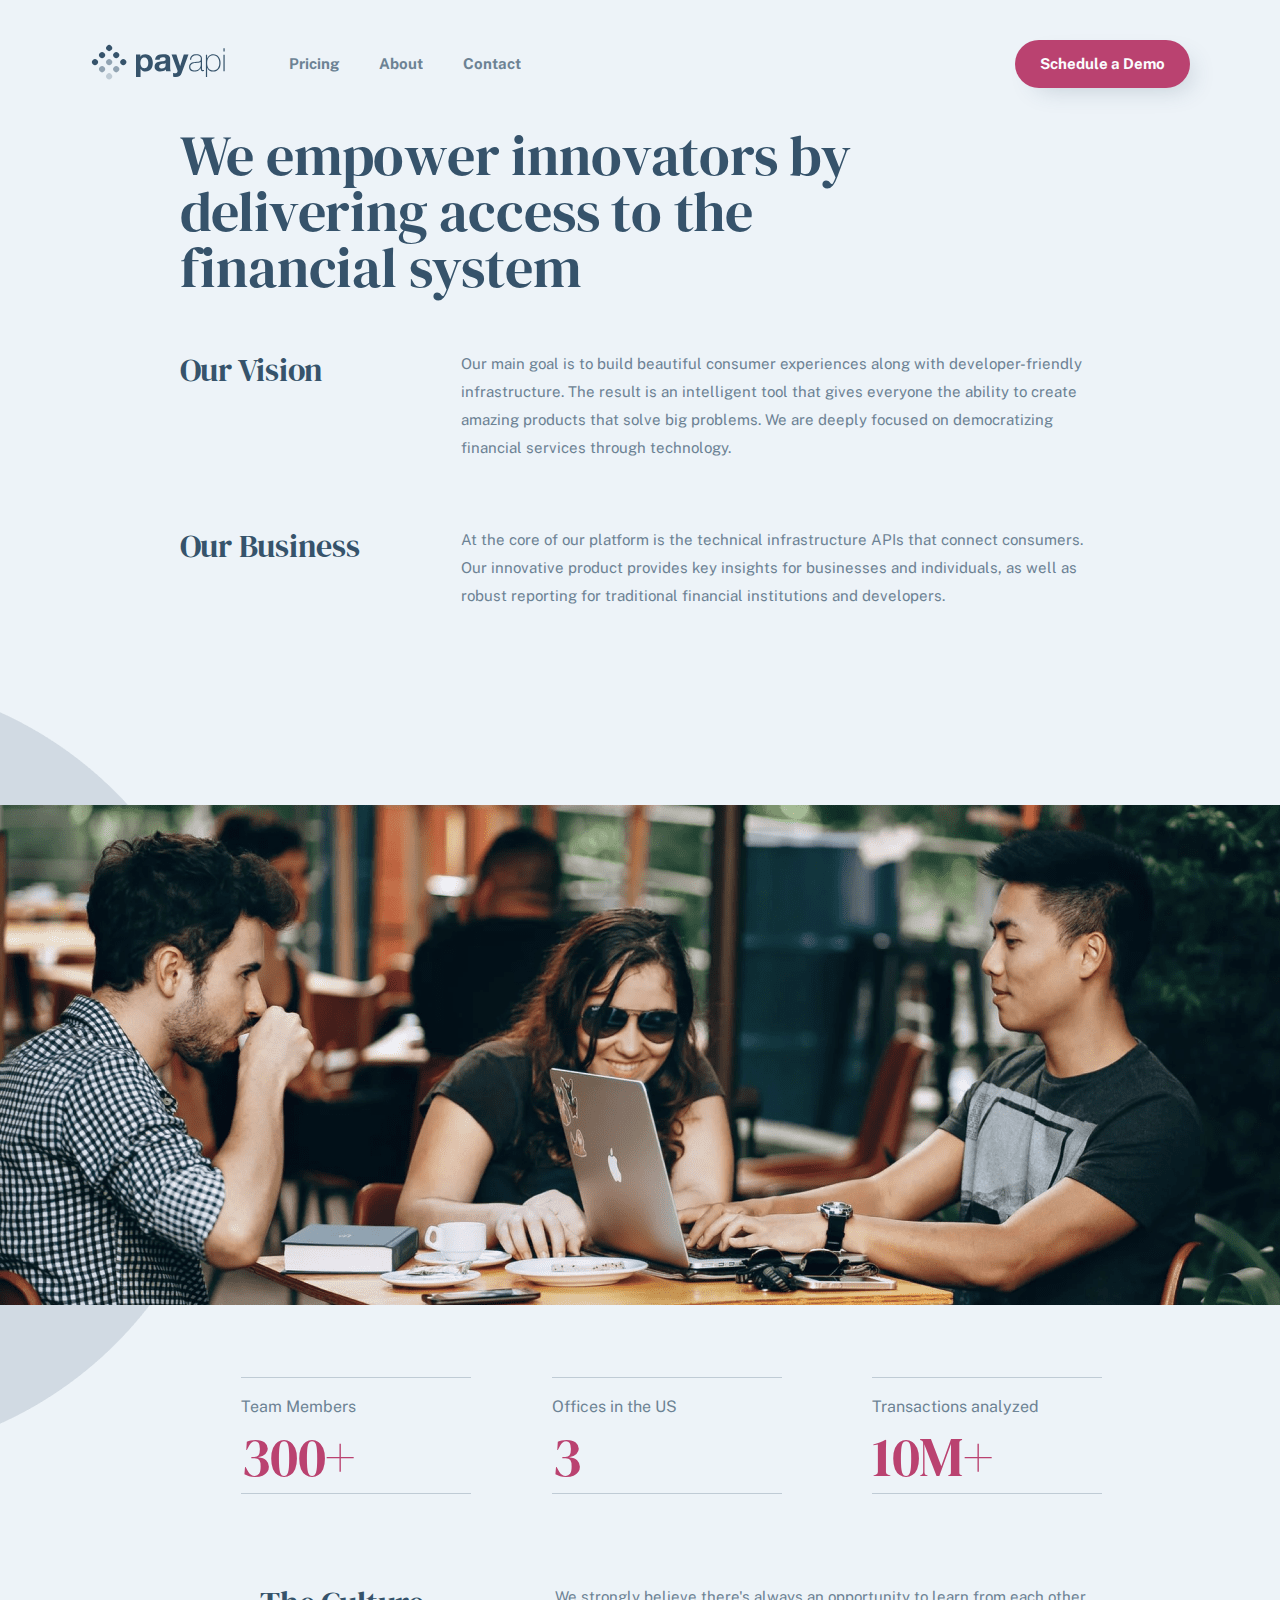
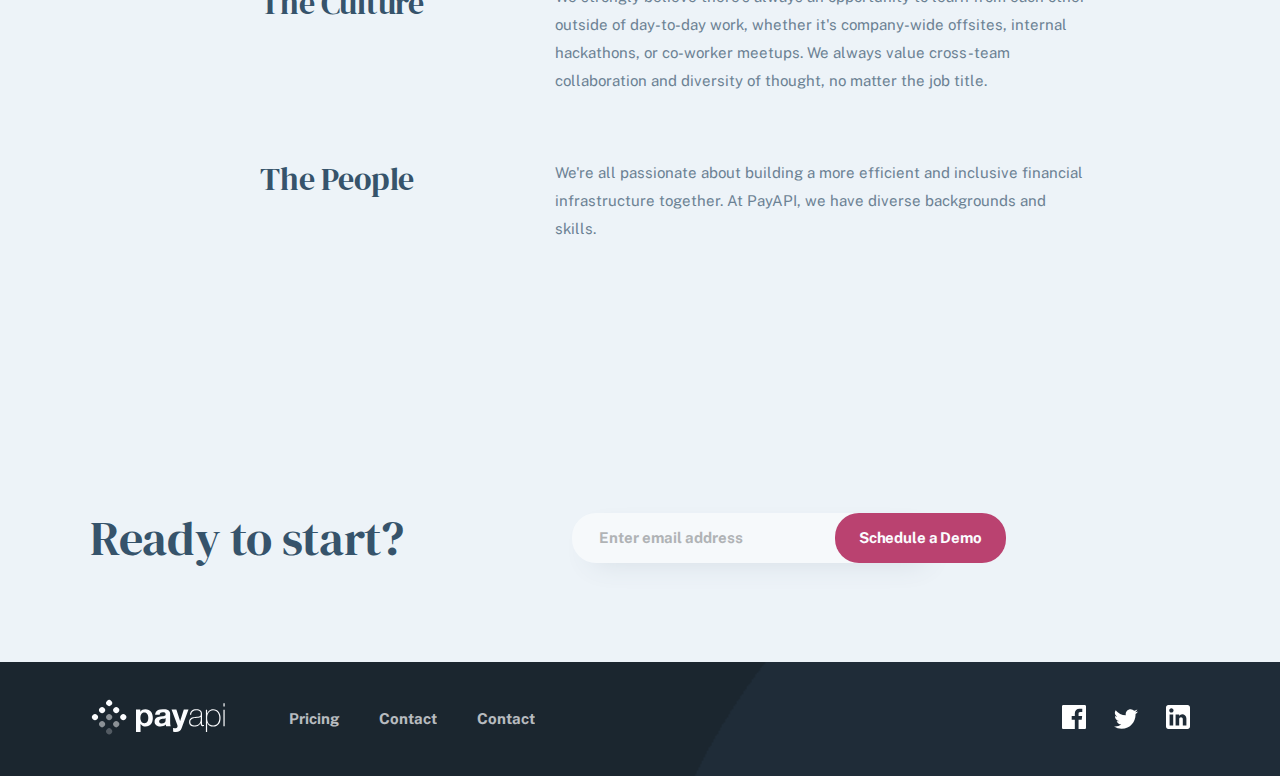
==== about.html @ a99d1788 "Add" ====
<!DOCTYPE html>
<html lang="en">
<head>
    <meta charset="UTF-8">
    <meta http-equiv="X-UA-Compatible" content="IE=edge">
    <meta name="viewport" content="width=device-width, initial-scale=1.0">
    <title>Document</title>
    <link rel="stylesheet" href="./css/main.css">
</head>
<body>
    
  

    <main class="site-main">

        <section class="about-hero">
            <div class="container">
                <header class="site-header">
                    <div class="site-header__wrapper">
                        <div class="site-header__logo">
                            <a class="logo" href="./index.html">
                                <img src="./images/site-logo.svg" alt="Logo">
                            </a>
                        </div>
                        <div class="site-header__nav ">
                            <nav class="site-nav nav">
                                <ul class="nav__list">
                                    <li class="nav__item">
                                        <a class="nav__link" href="./pricing.html">Pricing</a>
                                    </li>
                                    <li class="nav__item">
                                        <a class="nav__link" href="./about.html">About</a>
                                    </li>
                                    <li class="nav__item">
                                        <a class="nav__link" href="#">Contact</a>
                                    </li>
                                </ul>
                            </nav>
                            <a class="demo" href="#">Schedule a Demo</a>
                        </div>
                        <button class="open"></button>
                    </div>
                </header>
            </div>
            <div class="container">
                <div class="about-hero__wrapper">
                    <div class="about-hero__title-box">
                        <h2 class="about-hero__title">
                            We empower innovators
                            by delivering access to the financial system
                        </h2>
                    </div>
                    <div class="about-hero__our">
                        <div class="about-hero__vision">
                            <h3 class="about-hero__vision-title">
                                Our Vision
                            </h3>
                            <div class="about-hero__vision-texts">
                                <p class="about-hero__vision-text">
                                    Our main goal is to build beautiful consumer experiences along with
                                    developer-friendly infrastructure. The result is an intelligent tool that gives
                                    everyone the ability to create amazing products that solve big problems. We are
                                    deeply focused on democratizing financial services through technology.
                                </p>
                            </div>
                        </div>
                        <div class="about-hero__vision">
                            <h3 class="about-hero__vision-title">
                                Our Business
                            </h3>
                            <div class="about-hero__vision-texts about-hero__margin">
                                <p class="about-hero__vision-text">
                                    At the core of our platform is the technical infrastructure APIs that connect
                                    consumers. Our innovative product provides key insights for businesses and
                                    individuals, as well as robust reporting for traditional financial institutions and
                                    developers.
                                </p>
                            </div>
                        </div>
                    </div>
                </div>
            </div>
        </section>

        <section class="culture">
            <div class="culture__left">
            </div>
            <div class="container">
                <ul class="culture__list">
                    <li class="culture__item">
                        <p class="culture__text">
                            Team Members
                        </p>
                        <h2 class="culture__date">
                            300+
                        </h2>
                    </li>

                    <li class="culture__item">
                        <p class="culture__text">
                            Offices in the US
                        </p>
                        <h2 class="culture__date">
                            3
                        </h2>
                    </li>

                    <li class="culture__item">
                        <p class="culture__text">
                            Transactions analyzed
                        </p>
                        <h2 class="culture__date">
                            10M+
                        </h2>
                    </li>
                </ul>
                <ul class="culture__people">

                    <li class="culture__people-list">
                        <h3 class="culture__people-title">
                            The Culture
                        </h3>
                        <div class="culture__people-wrap-text">
                            <p class="culture__people-text">
                                We strongly believe there's always an opportunity to learn from each other outside of
                                day-to-day work, whether it's company-wide offsites, internal hackathons, or co-worker
                                meetups. We always value cross-team collaboration and diversity of thought, no matter
                                the job title.
                            </p>
                        </div>
                    </li>


                    <li class="culture__people-list">
                        <h3 class="culture__people-title">
                            The People
                        </h3>
                        <div class="culture__people-wrap-text">
                            <p class="culture__people-text">
                                We're all passionate about building a more efficient and inclusive financial
                                infrastructure together. At PayAPI, we have diverse backgrounds and skills. </p>
                        </div>
                    </li>

                </ul>
            </div>
        </section>

        <article class="ready">
            <div class="container">
                <div class="ready__wrapper">

                <h2 class="ready__title">
                    Ready to start?
                </h2>
                <form class="ready__form" action="https://echo.htmlacademy.ru/courses" method="post" autocomplete="off">
                    <label>
                        <input class="ready__input" type="email" name="Your email" placeholder="Enter email address" required alt="input">
                    </label>
                    <button class="ready__btn">
                        Schedule a Demo
                    </button>
                </form>
            </div>
            </div>
        </article>
      
        
    </main>

    <footer class="site-footer">
        <div class="footer-wrapper">
            <div class="container">
                <div class="footer-wrapper__list">
                    <div class="footer-wrapper__logo-list">
                        <a class="footer-wrapper__logo" href="#">
                            <svg width="135" height="38" fill="currentcolor" xmlns="http://www.w3.org/2000/svg">
                                <path fill-rule="evenodd" clip-rule="evenodd"
                                    d="M134.657 8.59V5.294h-1.216V8.59h1.216ZM50.544 33.934v-7.84h.064a5.36 5.36 0 0 0 2.128 1.84c.864.416 1.808.624 2.832.624 1.216 0 2.277-.235 3.184-.704a6.738 6.738 0 0 0 2.272-1.888 8.147 8.147 0 0 0 1.36-2.72 11.37 11.37 0 0 0 .448-3.2c0-1.173-.15-2.299-.448-3.376-.299-1.077-.757-2.021-1.376-2.832a6.937 6.937 0 0 0-2.336-1.952c-.939-.49-2.059-.736-3.36-.736-1.024 0-1.963.203-2.816.608-.853.406-1.557 1.056-2.112 1.952h-.064v-2.112H46v22.336h4.544Zm3.808-8.768c-.725 0-1.344-.15-1.856-.448a3.595 3.595 0 0 1-1.232-1.168 5.045 5.045 0 0 1-.672-1.68 9.19 9.19 0 0 1-.208-1.952c0-.683.064-1.344.192-1.984.128-.64.347-1.205.656-1.696.31-.49.715-.89 1.216-1.2.501-.31 1.125-.464 1.872-.464.725 0 1.339.155 1.84.464.501.31.912.715 1.232 1.216.32.502.55 1.072.688 1.712.139.64.208 1.29.208 1.952a9.93 9.93 0 0 1-.192 1.952c-.128.64-.347 1.2-.656 1.68-.31.48-.715.87-1.216 1.168-.501.299-1.125.448-1.872.448Zm18.89 2.944c-.982.299-1.984.448-3.008.448-.79 0-1.525-.096-2.208-.288a5.058 5.058 0 0 1-1.792-.896 4.17 4.17 0 0 1-1.2-1.536c-.288-.619-.432-1.355-.432-2.208 0-.938.165-1.712.496-2.32a4.148 4.148 0 0 1 1.28-1.456 5.734 5.734 0 0 1 1.792-.816 19.15 19.15 0 0 1 2.032-.432 34.71 34.71 0 0 1 2.016-.256c.661-.064 1.248-.16 1.76-.288.512-.128.917-.315 1.216-.56.299-.245.437-.602.416-1.072 0-.49-.08-.88-.24-1.168a1.765 1.765 0 0 0-.64-.672 2.517 2.517 0 0 0-.928-.32 7.598 7.598 0 0 0-1.136-.08c-.896 0-1.6.192-2.112.576-.512.384-.81 1.024-.896 1.92h-4.544c.064-1.066.33-1.952.8-2.656a5.449 5.449 0 0 1 1.792-1.696 7.809 7.809 0 0 1 2.448-.912 13.92 13.92 0 0 1 2.736-.272c.832 0 1.674.059 2.528.176a7.733 7.733 0 0 1 2.336.688c.704.341 1.28.816 1.728 1.424.448.608.672 1.413.672 2.416v8.608c0 .747.043 1.462.128 2.144.085.683.234 1.195.448 1.536h-4.608a6.538 6.538 0 0 1-.32-1.6 5.92 5.92 0 0 1-2.56 1.568Zm-1.312-2.56a5.72 5.72 0 0 1-1.056-.096 2.566 2.566 0 0 1-.896-.336 1.718 1.718 0 0 1-.608-.656c-.15-.277-.224-.619-.224-1.024 0-.426.075-.778.224-1.056.15-.277.346-.507.592-.688.245-.181.533-.325.864-.432.33-.107.667-.192 1.008-.256.362-.064.725-.117 1.088-.16.362-.043.71-.096 1.04-.16.33-.064.64-.144.928-.24.288-.096.528-.23.72-.4v1.696c0 .256-.027.598-.08 1.024a3.427 3.427 0 0 1-.432 1.264c-.235.416-.597.773-1.088 1.072-.49.299-1.184.448-2.08.448Zm17.61 7.52c-.875.576-2.091.864-3.648.864-.47 0-.934-.016-1.392-.048-.459-.032-.923-.07-1.392-.112V30.03c.426.043.864.085 1.312.128.448.043.896.053 1.344.032.597-.064 1.04-.299 1.328-.704.288-.405.432-.853.432-1.344 0-.363-.064-.704-.192-1.024l-5.792-15.52h4.832l3.744 11.328h.064l3.616-11.328H98.5L91.588 30.19c-.491 1.344-1.174 2.304-2.048 2.88Zm15.05-4.544c.789 0 1.514-.096 2.176-.288a6.592 6.592 0 0 0 1.776-.8c.522-.341.965-.73 1.328-1.168.362-.437.64-.901.832-1.392h.064v.864c0 .341.026.656.08.944.053.288.154.539.304.752.149.213.368.384.656.512.288.128.677.192 1.168.192.341 0 .672-.043.992-.128V26.99a5.84 5.84 0 0 1-.896.096c-.278 0-.491-.058-.64-.176a.956.956 0 0 1-.32-.464 2.332 2.332 0 0 1-.112-.64c-.011-.235-.016-.47-.016-.704v-9.568c0-1.259-.454-2.277-1.36-3.056-.907-.778-2.352-1.168-4.336-1.168-1.984 0-3.515.454-4.592 1.36-1.078.907-1.659 2.267-1.745 4.08h1.217c.085-1.472.581-2.57 1.488-3.296.906-.725 2.096-1.088 3.568-1.088.832 0 1.536.085 2.112.256.576.17 1.045.405 1.408.704.362.299.629.64.8 1.024.17.384.256.8.256 1.248 0 .576-.032 1.056-.096 1.44a1.64 1.64 0 0 1-.48.944c-.256.245-.635.438-1.136.576-.502.139-1.19.24-2.064.304l-1.888.16c-.662.064-1.35.17-2.064.32-.715.15-1.366.4-1.952.752a4.37 4.37 0 0 0-1.456 1.44c-.385.608-.577 1.392-.577 2.352 0 1.579.48 2.747 1.441 3.504.96.758 2.314 1.136 4.064 1.136Zm-3.136-1.936c.768.587 1.824.88 3.168.88 1.386 0 2.485-.25 3.296-.752.81-.501 1.429-1.077 1.856-1.728.426-.65.698-1.28.816-1.888.117-.608.176-1.018.176-1.232v-3.072c-.299.363-.752.608-1.36.736-.608.128-1.286.224-2.032.288l-2.048.192c-.598.064-1.195.155-1.792.272a5.207 5.207 0 0 0-1.616.592c-.48.277-.87.656-1.168 1.136-.299.48-.448 1.104-.448 1.872 0 1.216.384 2.117 1.152 2.704Zm15.657 7.44v-9.312h.064c.491 1.344 1.27 2.315 2.336 2.912 1.067.598 2.283.896 3.648.896 1.259 0 2.352-.213 3.28-.64a6.255 6.255 0 0 0 2.304-1.776c.608-.757 1.062-1.659 1.36-2.704.299-1.045.448-2.197.448-3.456 0-1.152-.149-2.25-.448-3.296-.298-1.045-.752-1.963-1.36-2.752a6.651 6.651 0 0 0-2.304-1.888c-.928-.47-2.021-.704-3.28-.704-.896 0-1.69.139-2.384.416a6.4 6.4 0 0 0-1.776 1.04c-.49.416-.885.87-1.184 1.36-.298.49-.512.939-.64 1.344h-.064v-3.776h-1.216V34.03h1.216Zm3.152-7.184c.779.416 1.744.624 2.896.624 1.067 0 1.99-.203 2.768-.608a5.48 5.48 0 0 0 1.92-1.632c.502-.683.875-1.477 1.12-2.384.246-.907.368-1.872.368-2.896 0-.938-.117-1.861-.352-2.768a7.615 7.615 0 0 0-1.088-2.432 5.589 5.589 0 0 0-1.904-1.728c-.778-.437-1.722-.656-2.832-.656-1.088 0-2.016.213-2.784.64a5.407 5.407 0 0 0-1.872 1.696 7.165 7.165 0 0 0-1.04 2.416c-.213.907-.32 1.85-.32 2.832 0 .982.096 1.925.288 2.832.192.907.518 1.707.976 2.4a5.016 5.016 0 0 0 1.856 1.664Zm13.178-15.152h1.216v16.448h-1.216V11.694Z"
                                    fill="#FBFCFE" />
                                <circle cx="19.142" cy="5" r="3" transform="rotate(45 19.142 5)" fill="#FBFCFE" />
                                <circle cx="26.213" cy="12.071" r="3" transform="rotate(45 26.213 12.071)"
                                    fill="#FBFCFE" />
                                <circle cx="33.284" cy="19.142" r="3" transform="rotate(45 33.284 19.142)"
                                    fill="#FBFCFE" />
                                <circle cx="12.071" cy="12.071" r="3" transform="rotate(45 12.071 12.071)"
                                    fill="#FBFCFE" />
                                <circle opacity=".5" cx="19.142" cy="19.142" r="3" transform="rotate(45 19.142 19.142)"
                                    fill="#FBFCFE" />
                                <circle opacity=".5" cx="26.213" cy="26.213" r="3" transform="rotate(45 26.213 26.213)"
                                    fill="#FBFCFE" />
                                <circle cx="5" cy="19.142" r="3" transform="rotate(45 5 19.142)" fill="#FBFCFE" />
                                <circle opacity=".5" cx="12.071" cy="26.213" r="3" transform="rotate(45 12.071 26.213)"
                                    fill="#FBFCFE" />
                                <circle opacity=".25" cx="19.142" cy="33.284" r="3" transform="rotate(45 19.142 33.284)"
                                    fill="#FBFCFE" /></svg>
                        </a>
                    </div>
                    <div class="footer-wrapper__item">
                        <ul class="footer-wrapper__ullist">

                            <li class="footer-wrapper__lilist">
                                <a class="footer-wrapper__link" href="#">
                                    Pricing
                                </a>
                            </li>
                            <li class="footer-wrapper__lilist">
                                <a class="footer-wrapper__link" href="#">
                                    Contact
                                </a>
                            </li>

                            <li class="footer-wrapper__lilist">
                                <a class="footer-wrapper__link" href="#">
                                    Contact
                                </a>
                            </li>

                        </ul>
                        <div class="footer-wrapper__icons">
                            <a class="footer-wrapper__icon" href="#">
                                <svg width="24" height="24" fill="#FBFCFE" xmlns="http://www.w3.org/2000/svg">
                                    <path
                                        d="M22.675 0H1.325C.593 0 0 .593 0 1.325v21.351C0 23.407.593 24 1.325 24H12.82v-9.294H9.692v-3.622h3.128V8.413c0-3.1 1.893-4.788 4.659-4.788 1.325 0 2.463.099 2.795.143v3.24l-1.918.001c-1.504 0-1.795.715-1.795 1.763v2.313h3.587l-.467 3.622h-3.12V24h6.116c.73 0 1.323-.593 1.323-1.325V1.325C24 .593 23.407 0 22.675 0Z"
                                        fill="currentcolor" /></svg>
                            </a>

                            <a href="#" class="footer-wrapper__icon">
                                <svg width="24" height="20" fill="#FBFCFE" xmlns="http://www.w3.org/2000/svg">
                                    <path
                                        d="M24 2.557a9.83 9.83 0 0 1-2.828.775A4.932 4.932 0 0 0 23.337.608a9.864 9.864 0 0 1-3.127 1.195A4.916 4.916 0 0 0 16.616.248c-3.179 0-5.515 2.966-4.797 6.045A13.978 13.978 0 0 1 1.671 1.149a4.93 4.93 0 0 0 1.523 6.574 4.903 4.903 0 0 1-2.229-.616c-.054 2.281 1.581 4.415 3.949 4.89a4.935 4.935 0 0 1-2.224.084 4.928 4.928 0 0 0 4.6 3.419A9.9 9.9 0 0 1 0 17.54a13.94 13.94 0 0 0 7.548 2.212c9.142 0 14.307-7.721 13.995-14.646A10.025 10.025 0 0 0 24 2.557Z"
                                        fill="currentcolor" /></svg>
                            </a>


                            <a href="#" class="footer-wrapper__icon">
                                <svg width="24" height="24" fill="#FBFCFE" xmlns="http://www.w3.org/2000/svg">
                                    <path fill-rule="evenodd" clip-rule="evenodd"
                                        d="M2.4 0h19.2C22.92 0 24 1.08 24 2.4v19.2c0 1.32-1.08 2.4-2.4 2.4H2.4C1.08 24 0 22.92 0 21.6V2.4C0 1.08 1.08 0 2.4 0Zm1.2 20.4h3.6V9.6H3.6v10.8ZM5.4 7.56c-1.2 0-2.16-.96-2.16-2.16 0-1.2.96-2.16 2.16-2.16 1.2 0 2.16.96 2.16 2.16 0 1.2-.96 2.16-2.16 2.16ZM16.8 20.4h3.6v-6.84c0-2.28-1.92-4.2-4.2-4.2-1.08 0-2.4.72-3 1.68V9.6H9.6v10.8h3.6v-6.36c0-.96.84-1.8 1.8-1.8.96 0 1.8.84 1.8 1.8v6.36Z"
                                        fill="currentcolor" /></svg>
                            </a>

                        </div>
                        </div>
                        </div>
                        </div>
                        </div>
                        </footer>
    <script src="./js/main.js"></script>
</body>
</html>
---- css/main.css ----
:root {
  --color-dark-pink: #ba4270;
  --color-water-white: #fbfcfe;
  --color-san-juan-blue: #36536b;
  --color-mirage-blue: #1b262f;
  --color-charm-pink-actives: #da6d97;
  --color-light-san-juan-blue: #6c8294;
  --text-font-72: 72px;
  --text-font-height-56: 56px;
  --text-font-48: 48px;
  --text-font-40: 40px;
  --text-font-32: 32px;
  --text-font-25: 25px;
  --text-font-24: 24px;
  --text-font-18: 18px;
}

/*! normalize.css v8.0.1 | MIT License | github.com/necolas/normalize.css */
/* Document
   ========================================================================== */
/**
 * 1. Correct the line height in all browsers.
 * 2. Prevent adjustments of font size after orientation changes in iOS.
 */
html {
  line-height: 1.15; /* 1 */
  -webkit-text-size-adjust: 100%; /* 2 */
}

/* Sections
   ========================================================================== */
/**
 * Remove the margin in all browsers.
 */
body {
  margin: 0;
}

/**
 * Render the `main` element consistently in IE.
 */
main {
  display: block;
}

/**
 * Correct the font size and margin on `h1` elements within `section` and
 * `article` contexts in Chrome, Firefox, and Safari.
 */
h1 {
  font-size: 2em;
  margin: 0.67em 0;
}

/* Grouping content
   ========================================================================== */
/**
 * 1. Add the correct box sizing in Firefox.
 * 2. Show the overflow in Edge and IE.
 */
hr {
  box-sizing: content-box; /* 1 */
  height: 0; /* 1 */
  overflow: visible; /* 2 */
}

/**
 * 1. Correct the inheritance and scaling of font size in all browsers.
 * 2. Correct the odd `em` font sizing in all browsers.
 */
pre {
  font-family: monospace, monospace; /* 1 */
  font-size: 1em; /* 2 */
}

/* Text-level semantics
   ========================================================================== */
/**
 * Remove the gray background on active links in IE 10.
 */
a {
  background-color: transparent;
}

/**
 * 1. Remove the bottom border in Chrome 57-
 * 2. Add the correct text decoration in Chrome, Edge, IE, Opera, and Safari.
 */
abbr[title] {
  border-bottom: none; /* 1 */
  text-decoration: underline; /* 2 */
  -webkit-text-decoration: underline dotted;
          text-decoration: underline dotted; /* 2 */
}

/**
 * Add the correct font weight in Chrome, Edge, and Safari.
 */
b,
strong {
  font-weight: bolder;
}

/**
 * 1. Correct the inheritance and scaling of font size in all browsers.
 * 2. Correct the odd `em` font sizing in all browsers.
 */
code,
kbd,
samp {
  font-family: monospace, monospace; /* 1 */
  font-size: 1em; /* 2 */
}

/**
 * Add the correct font size in all browsers.
 */
small {
  font-size: 80%;
}

/**
 * Prevent `sub` and `sup` elements from affecting the line height in
 * all browsers.
 */
sub,
sup {
  font-size: 75%;
  line-height: 0;
  position: relative;
  vertical-align: baseline;
}

sub {
  bottom: -0.25em;
}

sup {
  top: -0.5em;
}

/* Embedded content
   ========================================================================== */
/**
 * Remove the border on images inside links in IE 10.
 */
img {
  border-style: none;
}

/* Forms
   ========================================================================== */
/**
 * 1. Change the font styles in all browsers.
 * 2. Remove the margin in Firefox and Safari.
 */
button,
input,
optgroup,
select,
textarea {
  font-family: inherit; /* 1 */
  font-size: 100%; /* 1 */
  line-height: 1.15; /* 1 */
  margin: 0; /* 2 */
}

/**
 * Show the overflow in IE.
 * 1. Show the overflow in Edge.
 */
button,
input { /* 1 */
  overflow: visible;
}

/**
 * Remove the inheritance of text transform in Edge, Firefox, and IE.
 * 1. Remove the inheritance of text transform in Firefox.
 */
button,
select { /* 1 */
  text-transform: none;
}

/**
 * Correct the inability to style clickable types in iOS and Safari.
 */
button,
[type=button],
[type=reset],
[type=submit] {
  -webkit-appearance: button;
}

/**
 * Remove the inner border and padding in Firefox.
 */
button::-moz-focus-inner,
[type=button]::-moz-focus-inner,
[type=reset]::-moz-focus-inner,
[type=submit]::-moz-focus-inner {
  border-style: none;
  padding: 0;
}

/**
 * Restore the focus styles unset by the previous rule.
 */
button:-moz-focusring,
[type=button]:-moz-focusring,
[type=reset]:-moz-focusring,
[type=submit]:-moz-focusring {
  outline: 1px dotted ButtonText;
}

/**
 * Correct the padding in Firefox.
 */
fieldset {
  padding: 0.35em 0.75em 0.625em;
}

/**
 * 1. Correct the text wrapping in Edge and IE.
 * 2. Correct the color inheritance from `fieldset` elements in IE.
 * 3. Remove the padding so developers are not caught out when they zero out
 *    `fieldset` elements in all browsers.
 */
legend {
  box-sizing: border-box; /* 1 */
  color: inherit; /* 2 */
  display: table; /* 1 */
  max-width: 100%; /* 1 */
  padding: 0; /* 3 */
  white-space: normal; /* 1 */
}

/**
 * Add the correct vertical alignment in Chrome, Firefox, and Opera.
 */
progress {
  vertical-align: baseline;
}

/**
 * Remove the default vertical scrollbar in IE 10+.
 */
textarea {
  overflow: auto;
}

/**
 * 1. Add the correct box sizing in IE 10.
 * 2. Remove the padding in IE 10.
 */
[type=checkbox],
[type=radio] {
  box-sizing: border-box; /* 1 */
  padding: 0; /* 2 */
}

/**
 * Correct the cursor style of increment and decrement buttons in Chrome.
 */
[type=number]::-webkit-inner-spin-button,
[type=number]::-webkit-outer-spin-button {
  height: auto;
}

/**
 * 1. Correct the odd appearance in Chrome and Safari.
 * 2. Correct the outline style in Safari.
 */
[type=search] {
  -webkit-appearance: textfield; /* 1 */
  outline-offset: -2px; /* 2 */
}

/**
 * Remove the inner padding in Chrome and Safari on macOS.
 */
[type=search]::-webkit-search-decoration {
  -webkit-appearance: none;
}

/**
 * 1. Correct the inability to style clickable types in iOS and Safari.
 * 2. Change font properties to `inherit` in Safari.
 */
::-webkit-file-upload-button {
  -webkit-appearance: button; /* 1 */
  font: inherit; /* 2 */
}

/* Interactive
   ========================================================================== */
/*
 * Add the correct display in Edge, IE 10+, and Firefox.
 */
details {
  display: block;
}

/*
 * Add the correct display in all browsers.
 */
summary {
  display: list-item;
}

/* Misc
   ========================================================================== */
/**
 * Add the correct display in IE 10+.
 */
template {
  display: none;
}

/**
 * Add the correct display in IE 10.
 */
[hidden] {
  display: none;
}

/* public-sans-regular - latin */
@font-face {
  font-family: "Public Sans";
  font-style: normal;
  font-weight: 400;
  src: local(""), url("../fonts/public-sans-v14-latin-regular.woff2") format("woff2"), url("../fonts/public-sans-v14-latin-regular.woff") format("woff"); /* Chrome 6+, Firefox 3.6+, IE 9+, Safari 5.1+ */
}
/* public-sans-700 - latin */
@font-face {
  font-family: "Public Sans";
  font-style: normal;
  font-weight: 700;
  src: local(""), url("../fonts/public-sans-v14-latin-700.woff2") format("woff2"), url("../fonts/public-sans-v14-latin-700.woff") format("woff"); /* Chrome 6+, Firefox 3.6+, IE 9+, Safari 5.1+ */
}
/* dm-serif-display-regular - latin */
@font-face {
  font-family: "DM Serif Display";
  font-style: normal;
  font-weight: 400;
  src: local(""), url("../fonts/dm-serif-display-v10-latin-regular.woff2") format("woff2"), url("../fonts/dm-serif-display-v10-latin-regular.woff") format("woff"); /* Chrome 6+, Firefox 3.6+, IE 9+, Safari 5.1+ */
}
* {
  box-sizing: border-box;
}

html {
  height: 100%;
  box-sizing: border-box;
}

body {
  display: flex;
  flex-direction: column;
  height: 100%;
  margin: 0;
  padding: 0;
  font-family: "Public Sans", "Arial", sans-serif;
  font-weight: 400;
  background-color: #EDF3F8;
}

main {
  flex-grow: 1;
}

.visually-hidden {
  position: absolute;
  width: 1px;
  height: 1px;
  margin: -1px;
  border: 0;
  padding: 0;
  white-space: nowrap;
  -webkit-clip-path: inset(100%);
          clip-path: inset(100%);
  clip: rect(0 0 0 0);
  overflow: hidden;
}

.container {
  width: 100%;
  max-width: 1140px;
  margin: 0 auto;
  padding: 0 20px;
}

.site-header__wrapper {
  display: flex;
  align-items: center;
  justify-content: space-between;
  padding: 40px 0;
}

.site-header__logo {
  margin-right: 64px;
}

.site-header__nav {
  display: none;
  position: fixed;
  z-index: 10;
  top: 0;
  right: -20px;
  width: 90%;
  bottom: 0;
  flex-direction: column;
  align-items: center;
  background-color: rgb(27, 38, 47);
  padding-top: 100px;
  padding-bottom: 312px;
  border-top: 1px solid #fbfcfe;
  -webkit-animation: menu 2s ease-in-out;
          animation: menu 2s ease-in-out;
}

@-webkit-keyframes menu {
  0% {
    width: 0%;
    transform: translateX(400px);
  }
  50% {
    width: 90%;
    transform: translateX(0px);
  }
}

@keyframes menu {
  0% {
    width: 0%;
    transform: translateX(400px);
  }
  50% {
    width: 90%;
    transform: translateX(0px);
  }
}
.hamburg-active .site-header__nav {
  display: flex;
}

.site-nav {
  padding-top: 55px;
}

.nav__list {
  margin: 0;
  padding: 0;
  list-style: none;
  display: flex;
  flex-direction: column;
}

.nav__item {
  text-align: center;
  margin-bottom: 32px;
}

.nav__link {
  display: inline-block;
  text-decoration: none;
  font-family: "Public Sans";
  font-style: normal;
  font-weight: 700;
  font-size: 20px;
  line-height: 18px;
  color: #fbfcfe;
  mix-blend-mode: normal;
  opacity: 0.7;
}

.demo {
  display: inline-block;
  text-decoration: none;
  padding: 15px 25px;
  background-color: #BA4270;
  box-shadow: 10px 10px 25px -10px rgba(54, 83, 107, 0.2509803922);
  border-radius: 24px;
  border: none;
  font-family: "Public Sans";
  font-weight: 700;
  font-size: 15px;
  line-height: 18px;
  color: #FBFCFE;
  margin: 0 auto;
}

.open {
  z-index: 15;
  width: 28px;
  height: 18px;
  border: none;
  background-color: transparent;
  background-image: url("../images/hamburg.svg");
  background-repeat: no-repeat;
}

.hamburg-active .open {
  position: fixed;
  right: 10px;
  height: 30px;
  background-image: url("../images/close.svg");
}

@media only screen and (min-width: 768px) {
  .open {
    display: none;
  }
  .site-header__nav {
    display: flex;
    position: static;
    flex-direction: row;
    align-items: center;
    justify-content: space-between;
    width: 100%;
    background-color: transparent;
    height: auto;
    padding: 0;
    border: none;
  }
  .site-nav {
    padding: 0;
  }
  .nav__list {
    flex-direction: row;
  }
  .nav__item {
    margin: 0;
  }
  .nav__item:not(:last-child) {
    margin-right: 40px;
  }
  .nav__link {
    font-size: 15px;
    color: #36536B;
    opacity: 0.7;
  }
  .demo {
    margin: 0;
  }
}
.hero {
  padding: 40px 0;
  background-color: #edf3f8;
  background-image: url(../images/hero-bg-img.svg);
  background-size: 855px;
  background-position: center calc(50% - 584px);
  background-repeat: no-repeat;
}

.hero__box {
  display: flex;
  flex-direction: column-reverse;
}

.hero__right {
  display: flex;
  justify-content: center;
  padding-left: 41px;
}

.hero__phone {
  width: 248px;
  height: 400px;
}

.hero__left {
  max-width: 573px;
  margin: 0 auto;
  text-align: center;
}

.hero-form {
  margin-bottom: 24px;
}

.hero__title {
  margin-bottom: 24px;
  font-family: "DM Serif Display";
  font-style: normal;
  font-weight: 400;
  font-size: 32px;
  line-height: 36px;
  letter-spacing: -0.246154px;
  color: #36536b;
}

.hero-input {
  display: block;
  width: 100%;
  margin-bottom: 16px;
  padding: 15px 27px;
  background-color: #fbfcfe;
  border: none;
  box-shadow: 10px 10px 25px -10px rgba(54, 83, 107, 0.25);
  border-radius: 24px;
}
.hero-input::-moz-placeholder {
  font-weight: 700;
  font-size: 15px;
  line-height: 18px;
  color: #36536b;
  opacity: 0.5;
}
.hero-input:-ms-input-placeholder {
  font-weight: 700;
  font-size: 15px;
  line-height: 18px;
  color: #36536b;
  opacity: 0.5;
}
.hero-input::placeholder {
  font-weight: 700;
  font-size: 15px;
  line-height: 18px;
  color: #36536b;
  opacity: 0.5;
}

.hero-link {
  padding: 15px 25px;
  background-color: #BA4270;
  box-shadow: 10px 10px 25px -10px rgba(54, 83, 107, 0.2509803922);
  border-radius: 24px;
  border: none;
  font-family: "Public Sans";
  font-weight: 700;
  font-size: 15px;
  line-height: 18px;
  color: #FBFCFE;
  display: inline-block;
  text-decoration: none;
  width: 100%;
}

.hero__question {
  font-size: 15;
  line-height: 18px;
  color: #6c8294;
}

.hero__contact {
  display: inline-block;
  text-decoration: none;
  font-weight: 700;
  color: inherit;
}

@media only screen and (min-width: 768px) {
  .hero__phone {
    width: 350px;
    height: 500px;
  }
  .hero__title {
    font-size: 48px;
    line-height: 56px;
  }
  .hero-form {
    padding: 0 55px;
    position: relative;
  }
  .hero-input {
    margin-bottom: 0;
  }
  .hero-link {
    position: absolute;
    width: 200px;
    top: 0;
    right: 48px;
  }
}
@media only screen and (min-width: 1024px) {
  .hero {
    background-size: 900px;
    background-position: calc(50% + 545px) calc(50% - 322px);
  }
  .hero__box {
    flex-direction: row;
    align-items: center;
  }
  .hero__title {
    margin-bottom: 40px;
    font-size: 72px;
    line-height: 72px;
  }
  .hero-form {
    padding-left: 0;
  }
  .hero__question {
    padding-left: 25px;
  }
  .hero__left {
    margin-right: 69px;
    max-width: 546px;
    text-align: left;
  }
  .hero__phone {
    width: 385px;
    height: 600px;
  }
}
@media only screen and (min-width: 1200px) {
  .hero__left {
    margin-right: 128px;
  }
}
.work {
  padding: 80px 0;
  background-color: #1b262f;
  background-image: url("../images/hero-bg-img.svg");
  background-size: 855px;
  background-position: center calc(50% - 584px);
  background-repeat: no-repeat;
}

.work__wrapper {
  display: flex;
  align-items: center;
  flex-direction: column-reverse;
}

.work__box {
  max-width: 456px;
  margin: 0 auto;
  text-align: center;
}

.work__title {
  margin-bottom: 16px;
  font-family: "DM Serif Display";
  font-style: normal;
  font-weight: 400;
  font-size: 32px;
  line-height: 36px;
  letter-spacing: -0.246154px;
  color: #fbfcfe;
}

.work__text {
  margin-bottom: 60px;
  font-size: 15px;
  line-height: 28px;
  color: #fbfcfe;
  opacity: 0.7;
}

.work__link {
  display: inline-block;
  text-decoration: none;
  padding: 15px 32px;
  font-weight: 700;
  font-size: 15px;
  line-height: 18px;
  letter-spacing: -0.115385px;
  color: #fbfcfe;
  border: 1px solid #fbfcfe;
  border-radius: 24px;
  transition: all 0.2s ease-in;
}

.work__list {
  margin: 0;
  padding: 0;
  list-style: none;
  display: grid;
  grid-template-rows: 1fr 1fr 1fr;
  grid-template-columns: 1fr 1fr;
  justify-items: center;
  gap: 20px;
  margin-bottom: 50px;
}

@media only screen and (min-width: 387px) {
  .work__list {
    gap: 50px;
  }
}
@media only screen and (min-width: 768px) {
  .work {
    background-size: 1000px;
  }
  .work__list {
    grid-template-rows: 1fr 1fr;
    grid-template-columns: 1fr 1fr 1fr;
    gap: 20px;
  }
  .work__item {
    margin-right: 62px;
  }
}
@media only screen and (min-width: 1035px) {
  .work {
    background-position: calc(50% - 521px) calc(50% - 275px);
  }
  .work__wrapper {
    flex-direction: row;
  }
  .work__box {
    flex-shrink: 0;
    max-width: 340px;
    margin-right: 35px;
    text-align: left;
  }
  .work__list {
    grid-template-rows: 1fr 1fr;
    grid-template-columns: 1fr 1fr 1fr;
    gap: 20px;
    margin-bottom: 0;
  }
  .work__title {
    margin-bottom: 24px;
    font-size: 40px;
  }
  .work__text {
    margin-bottom: 32px;
  }
  .work__link:hover {
    font-weight: 700;
    font-size: 15px;
    line-height: 18px;
    letter-spacing: -0.115385px;
    color: #1b262f;
    background-color: #fff;
  }
}
@media only screen and (min-width: 1050px) {
  .work {
    padding: 100px 0;
    background-position: calc(50% - 521px) calc(50% - 275px);
  }
}
@media only screen and (min-width: 1250px) {
  .work__box {
    margin-right: 35px;
  }
  .work__box {
    max-width: 486px;
  }
  .work__title {
    font-size: 48px;
  }
}
@media only screen and (min-width: 1450px) {
  .work__box {
    margin-right: 160px;
  }
}
@media only screen and (min-width: 1750px) {
  .work {
    background-size: 1109px;
    background-position: center;
    background-position: calc(50% - 677px) calc(50% - 328px);
  }
  .work__box {
    margin-right: 160px;
  }
}
.easy {
  padding: 80px 0;
  background-color: #EDF3F8;
}

.easy__implement {
  margin-bottom: 50px;
}

.easy__image {
  margin-bottom: 48px;
  width: 100%;
  height: 100%;
  -o-object-fit: cover;
     object-fit: cover;
  border-radius: 12px;
  box-shadow: 25px 25px 80px rgba(54, 83, 107, 0.300727);
}

.easy__box {
  max-width: 553px;
  margin: 0 auto;
  text-align: center;
}

.easy__title {
  margin: 0;
  margin-bottom: 24px;
  font-family: "DM Serif Display";
  font-size: 36px;
  line-height: 36px;
  letter-spacing: -0.276923px;
  color: #36536b;
}

.easy__desc {
  margin: 0;
  font-size: 15px;
  line-height: 28px;
  color: #6c8294;
}

.easy__design {
  display: flex;
  align-items: center;
  flex-direction: column-reverse;
  margin-bottom: 80;
}

.easy-ux {
  margin-top: 40px;
}

.easy__ui {
  margin-top: 48px;
  width: 100%;
  height: 100%;
  -o-object-fit: cover;
     object-fit: cover;
}

.easy__list {
  margin: 0;
  padding: 0;
  list-style: none;
  display: flex;
  flex-direction: column;
  align-items: center;
  margin: 80px 0;
}

.easy__item {
  max-width: 320px;
  text-align: center;
}
.easy__item:not(:last-child) {
  margin-bottom: 48px;
}
.easy__item::before {
  display: block;
  margin: 0 auto;
  width: 106px;
  height: 106px;
  background-image: url("../images/personal.svg");
  content: "";
}
.easy__item:nth-child(2)::before {
  background-image: url("../images/banking.svg");
}
.easy__item:nth-child(3)::before {
  background-image: url("../images/consumer.svg");
}

.easy__heading {
  margin-bottom: 16px;
  font-weight: 700;
  font-size: 18px;
  line-height: 25px;
  letter-spacing: -0.138462px;
  color: #36536b;
}

.easy__desc {
  font-size: 15px;
  line-height: 25px;
  letter-spacing: -0.115385px;
  color: #6c8294;
}

.easy__ready {
  display: flex;
  flex-direction: column;
}

.easy__title {
  text-align: center;
}

@media only screen and (min-width: 500px) {
  .easy__implement {
    display: flex;
    flex-direction: column;
    align-items: center;
  }
  .easy__image {
    width: 391px;
    height: 247px;
  }
  .easy__ui {
    width: 365px;
    height: 320px;
  }
}
@media only screen and (min-width: 768px) {
  .easy__list {
    flex-direction: row;
    justify-content: space-between;
  }
  .easy__item {
    max-width: 223px;
  }
  .easy__item:not(:last-child) {
    margin: 0;
  }
  .easy__ready {
    flex-direction: column;
    align-items: stretch;
    padding: 0 100px;
  }
  .easy__ready .easy__title {
    text-align: center;
  }
}
@media only screen and (min-width: 1024px) {
  .easy__implement {
    display: flex;
    align-items: center;
    flex-direction: row;
  }
  .easy__image {
    margin: 0;
    width: 445px;
    height: 284px;
  }
  .easy__box {
    max-width: 447px;
    text-align: left;
  }
  .easy__title {
    font-size: 48px;
    line-height: 56px;
  }
  .easy__design {
    flex-direction: row;
  }
  .easy-ux {
    margin: 0;
    margin-right: auto;
  }
  .easy__ui {
    width: 506px;
    height: 445px;
  }
  .easy__item {
    max-width: 350px;
  }
  .easy__ready {
    display: grid;
    align-items: center;
    grid-row: 1;
    grid-template-columns: 1fr 1fr;
    padding: 0;
  }
  .easy__ready .easy__title {
    text-align: left;
  }
}
@media only screen and (min-width: 1200px) {
  .easy {
    background-image: url("../images/hero-bg-img.svg");
    background-repeat: no-repeat;
    background-position: calc(50% + 750px) calc(50% - 50px);
  }
}
.pric-hero {
  padding-bottom: 48px;
}

.pric-box__tlt {
  margin: 0;
  font-family: "DM Serif Display";
  font-weight: 400;
  font-size: 56px;
  line-height: 56px;
  text-align: center;
  color: #36536B;
}

.pric-box__list {
  margin: 0;
  padding: 0;
  list-style: none;
}

.pric-box__lists {
  width: 100%;
}

.pric-box__item {
  width: 100%;
  margin-bottom: 48px;
}

.pric-box__itm-tlt {
  margin: 0;
  margin-bottom: 81px;
  font-family: "DM Serif Display";
  font-weight: 400;
  font-size: 24px;
  line-height: 32px;
  text-align: center;
  color: #BA4270;
}

.pric-box__itm-txt {
  display: none;
  font-weight: 400;
  font-size: 15px;
  line-height: 28px;
  text-align: center;
  color: #6C8294;
}

.pric-box__itm-sum {
  display: block;
  margin-bottom: 49px;
  font-family: "DM Serif Display";
  font-weight: 400;
  font-size: 56px;
  line-height: 72px;
  text-align: center;
  letter-spacing: -0.430769px;
  color: #36536B;
}

.in-list {
  margin: 0;
  padding: 0;
  list-style: none;
  display: flex;
  flex-direction: column;
  flex-wrap: wrap;
  align-content: center;
  margin: 0 auto;
  margin-bottom: 24px;
}

.in-list__item {
  position: relative;
  margin-left: 50px;
}

.in-list__item:before {
  content: "";
  position: absolute;
  top: 40%;
  left: -45%;
  background-image: url("../images/mark.svg");
  background-repeat: no-repeat;
  background-size: contain;
  width: 14px;
  height: 10px;
}

.in-list__item:nth-child(4):before {
  display: none;
}

.in-list__item:nth-child(4) .in-list__txt {
  color: #36536B;
  opacity: 0.6;
}

.in-list__item:nth-child(5):before {
  display: none;
}

.in-list__item:nth-child(5) .in-list__txt {
  color: #36536B;
  opacity: 0.6;
}

.in-list__item:nth-child(6):before {
  display: none;
}

.in-list__item:nth-child(6) .in-list__txt {
  color: #36536B;
  opacity: 0.6;
}

.in-list__item:nth-child(7):before {
  display: none;
}

.in-list__item:nth-child(7) .in-list__txt {
  color: #36536B;
  opacity: 0.6;
}

.pric-box__item:nth-child(2) .in-list__item:nth-child(4):before {
  display: block;
}

.pric-box__item:nth-child(2) .in-list .in-list__item:nth-child(4) .in-list__txt {
  color: #36536B;
  opacity: 1;
}

.pric-box__item:nth-child(2) .in-list__item:nth-child(5):before {
  display: block;
}

.pric-box__item:nth-child(2) .in-list .in-list__item:nth-child(5) .in-list__txt {
  color: #36536B;
  opacity: 1;
}

.pric-box__item:nth-child(3) .in-list__item:nth-child(4):before {
  display: block;
}

.pric-box__item:nth-child(3) .in-list .in-list__item:nth-child(4) .in-list__txt {
  color: #36536B;
  opacity: 1;
}

.pric-box__item:nth-child(3) .in-list__item:nth-child(5):before {
  display: block;
}

.pric-box__item:nth-child(3) .in-list .in-list__item:nth-child(5) .in-list__txt {
  color: #36536B;
  opacity: 1;
}

.pric-box__item:nth-child(3) .in-list__item:nth-child(6):before {
  display: block;
}

.pric-box__item:nth-child(3) .in-list .in-list__item:nth-child(6) .in-list__txt {
  color: #36536B;
  opacity: 1;
}

.pric-box__item:nth-child(3) .in-list__item:nth-child(7):before {
  display: block;
}

.pric-box__item:nth-child(3) .in-list .in-list__item:nth-child(7) .in-list__txt {
  color: #36536B;
  opacity: 1;
}

.pay-section {
  padding-bottom: 80px;
}

.in-list__txt {
  margin: 0;
  font-weight: 400;
  font-size: 16px;
  line-height: 28px;
  text-align: left;
  color: #36536B;
}

.in-list__item:not(:last-child) {
  margin-bottom: 8px;
}

.pric-box__btn {
  padding: 15px 25px;
  background-color: transparent;
  box-shadow: 10px 10px 25px -10px rgba(54, 83, 107, 0.2509803922);
  border-radius: 24px;
  border: none;
  font-family: "Public Sans";
  font-weight: 700;
  font-size: 15px;
  line-height: 18px;
  color: #36536B;
  border: 1px solid #36536B;
  display: block;
  margin: 0 auto;
  margin-top: 24px;
}
.pric-box__btn:hover {
  background-color: #36536B;
  color: #FBFCFE;
}

.ready-box__tlt {
  margin: 0;
  margin-bottom: 32px;
  font-family: "DM Serif Display";
  font-weight: 400;
  font-size: 32px;
  line-height: 36px;
  text-align: center;
  color: #36536B;
}

.ready-box__form {
  margin-bottom: 24px;
}

.ready-box__input {
  display: block;
  width: 100%;
  margin-bottom: 16px;
  padding: 15px 27px;
  background-color: #fbfcfe;
  border: none;
  box-shadow: 10px 10px 25px -10px rgba(54, 83, 107, 0.25);
  border-radius: 24px;
}
.ready-box__input::-moz-placeholder {
  font-weight: 700;
  font-size: 15px;
  line-height: 18px;
  color: #36536b;
  opacity: 0.5;
}
.ready-box__input:-ms-input-placeholder {
  font-weight: 700;
  font-size: 15px;
  line-height: 18px;
  color: #36536b;
  opacity: 0.5;
}
.ready-box__input::placeholder {
  font-weight: 700;
  font-size: 15px;
  line-height: 18px;
  color: #36536b;
  opacity: 0.5;
}

.ready-box__link {
  padding: 15px 25px;
  background-color: #BA4270;
  box-shadow: 10px 10px 25px -10px rgba(54, 83, 107, 0.2509803922);
  border-radius: 24px;
  border: none;
  font-family: "Public Sans";
  font-weight: 700;
  font-size: 15px;
  line-height: 18px;
  color: #FBFCFE;
  display: inline-block;
  text-decoration: none;
  width: 100%;
}

hr {
  background-color: #36536B;
  mix-blend-mode: normal;
  opacity: 0.25;
}

@media only screen and (min-width: 800px) {
  .pric-box__list {
    display: flex;
    justify-content: space-evenly;
  }
  .pric-box__itm-tlt {
    margin-bottom: 13px;
    font-size: 24px;
    line-height: 40px;
  }
  .pric-box__itm-txt {
    display: block;
  }
  .pric-box__item {
    width: 100%;
    max-width: 223px;
  }
  .in-list__item:not(:last-child) {
    margin-bottom: 13px;
  }
  .pay-section {
    padding-bottom: 100px;
  }
  .ready-box__tlt {
    font-size: 48px;
    line-height: 56px;
    margin-bottom: 40px;
  }
  .ready-box__form {
    margin: 0 auto;
    max-width: 500px;
    position: relative;
  }
  .ready-box__link {
    position: absolute;
    width: 200px;
    top: 0;
    right: 0;
  }
}
@media only screen and (min-width: 1000px) {
  .pric-box__tlt {
    text-align: left;
    font-size: 56px;
    line-height: 56px;
    margin-bottom: 72px;
  }
  .pric-box__list {
    gap: 30px;
  }
  .pric-box__item {
    max-width: 350px;
  }
  .pric-box__itm-tlt {
    text-align: left;
    font-size: 32px;
    line-height: 40px;
    margin-bottom: 16px;
  }
  .pric-box__itm-txt {
    margin: 0;
    margin-bottom: 8px;
    text-align: left;
  }
  .pric-box__itm-sum {
    text-align: left;
    margin-bottom: 24px;
  }
  .in-list {
    align-content: flex-start;
  }
  .pric-box__btn {
    margin-left: 0;
    margin-right: 0;
  }
  .ready-box {
    display: flex;
    justify-content: space-between;
  }
  .ready-box__form {
    width: 500px;
    margin-left: 0;
    margin-right: 0;
  }
}
.about-hero__wrapper {
  display: block;
  justify-content: start;
}

.about-hero__title-box {
  margin: 0 auto;
  width: 100%;
  max-width: 327px;
}

.about-hero__title {
  margin: 0;
  font-family: "DM Serif Display";
  font-weight: 400;
  font-size: 24px;
  line-height: 32px;
  text-align: center;
  letter-spacing: -0.184615px;
  color: #36536B;
}

.about-hero__our {
  padding: 40px 0 76px;
}

.about-hero__vision {
  display: block;
  text-align: center;
  margin-bottom: 48px;
}
.about-hero__vision:last-child {
  margin-bottom: 0;
}

.about-hero__margin {
  margin-bottom: 0;
  padding-bottom: 0;
}

.about-hero__vision-title {
  margin: 0;
  padding-bottom: 16px;
  font-family: "DM Serif Display";
  font-weight: 400;
  font-size: 32px;
  line-height: 40px;
  letter-spacing: -0.246154px;
  color: #36536B;
}

.about-hero__vision-texts {
  margin: 0 auto;
  width: 100%;
  max-width: 327px;
}

.about-hero__vision-text {
  margin: 0;
  font-weight: 400;
  font-size: 15px;
  line-height: 28px;
  color: #6C8294;
}

@media only screen and (min-width: 710px) {
  .about-hero__wrapper {
    display: block;
    width: 100%;
    max-width: 689px;
    margin: 0 auto;
    justify-content: start;
  }
  .about-hero__title-box {
    margin: 0 auto;
    width: 100%;
    max-width: 573px;
  }
  .about-hero__title {
    margin: 0;
    font-family: "DM Serif Display";
    font-weight: 400;
    font-size: 48px;
    line-height: 56px;
    text-align: center;
    letter-spacing: -0.184615px;
    color: #36536B;
  }
  .about-hero__our {
    padding: 54px 0 92px;
  }
  .about-hero__vision {
    width: 100%;
    margin-bottom: 64px;
    display: flex;
    justify-content: start;
    align-items: flex-start;
    text-align: left;
  }
  .about-hero__vision-title {
    width: 30%;
    margin: 0;
    padding-bottom: 16px;
    font-family: "DM Serif Display";
    font-weight: 400;
    font-size: 32px;
    line-height: 40px;
    letter-spacing: -0.246154px;
    color: #36536B;
  }
  .about-hero__vision-texts {
    margin: 0 auto;
    padding-bottom: 0px;
    width: 70%;
    max-width: 456px;
  }
  .about-hero__vision-text {
    margin: 0;
    font-weight: 400;
    font-size: 15px;
    line-height: 28px;
    color: #6C8294;
  }
}
@media only screen and (min-width: 1000px) {
  .about-hero__wrapper {
    display: block;
    width: 100%;
    max-width: 921px;
    margin: 0 auto;
    justify-content: start;
  }
  .about-hero__title-box {
    margin: 0;
    width: 100%;
    max-width: 730px;
  }
  .about-hero__title {
    margin: 0;
    font-family: "DM Serif Display";
    font-weight: 400;
    font-size: 56px;
    line-height: 56px;
    text-align: left;
    letter-spacing: -0.184615px;
    color: #36536B;
  }
  .about-hero__our {
    padding: 54px 0 0px;
  }
  .about-hero__vision {
    width: 100%;
    margin-bottom: 64px;
    display: flex;
    justify-content: start;
    align-items: flex-start;
    text-align: left;
  }
  .about-hero__vision-title {
    width: 30%;
    margin: 0;
    padding-bottom: 16px;
    font-family: "DM Serif Display";
    font-weight: 400;
    font-size: 32px;
    line-height: 40px;
    letter-spacing: -0.246154px;
    color: #36536B;
  }
  .about-hero__vision-texts {
    margin: 0 auto;
    padding-bottom: 0px;
    width: 70%;
    max-width: 635px;
  }
  .about-hero__vision-text {
    margin: 0;
    font-weight: 400;
    font-size: 15px;
    line-height: 28px;
    color: #6C8294;
  }
}
.culture__left {
  background-image: url("../images/grmb.png");
  background-size: cover;
  background-repeat: no-repeat;
  background-position: center;
  min-width: 320px;
  height: 300px;
}

@media only screen and (min-width: 710px) {
  .culture__left {
    background-image: url("../images/group-people-lp.png");
    background-size: cover;
    background-repeat: no-repeat;
    background-position: center;
    min-width: 710px;
    height: 300px;
  }
}
@media only screen and (min-width: 1000px) {
  .culture {
    padding: 195px 0;
    background-image: url("../../images/headerimg.png");
    background-repeat: no-repeat;
    background-size: 760px;
    background-position: calc(50% - 670px) calc(15% - 40px);
  }
  .culture__left {
    margin: 0 auto;
    background-image: url("../images/group-people.png");
    background-repeat: no-repeat;
    background-position: center;
    background-size: cover;
    min-width: 1000px;
    height: 500px;
  }
}
@media only screen and (min-width: 1200px) {
  .culture {
    padding: 195px 0;
    background-image: url("../../images/headerimg.png");
    background-repeat: no-repeat;
    background-size: 780px;
    background-position: calc(50% - 800px) calc(15% - 40px);
  }
}
.culture__list {
  margin: 0;
  padding-left: 0;
  padding: 48px 0;
  text-align: center;
  position: relative;
}
.culture__list::before {
  content: "";
  position: absolute;
  margin: 0 auto;
  left: 0;
  right: 0;
  width: 100%;
  min-width: 290px;
  height: 1px;
  background-color: #36536B;
  opacity: 0.25;
}
.culture__list::after {
  content: "";
  position: absolute;
  margin: 0 auto;
  left: 0;
  right: 0;
  width: 100%;
  min-width: 290px;
  height: 1px;
  background-color: #36536B;
  opacity: 0.25;
}

.culture__item {
  list-style: none;
}

.culture__text {
  margin: 0;
  padding-top: 16px;
  font-weight: 400;
  font-size: 16px;
  line-height: 28px;
  color: #36536B;
  mix-blend-mode: normal;
  opacity: 0.7;
}

.culture__date {
  margin: 0;
  font-family: "DM Serif Display";
  font-weight: 400;
  font-size: 56px;
  line-height: 72px;
  letter-spacing: -0.430769px;
  color: #BA4270;
}

@media only screen and (min-width: 710px) {
  .culture__list {
    padding-left: 0;
    padding: 48px 0;
    width: 100%;
    min-width: 689px;
    display: flex;
    justify-content: center;
    align-items: flex-start;
    text-align: left;
  }
  .culture__list::before {
    display: none;
  }
  .culture__list::after {
    display: none;
  }
  .culture__item {
    margin: 0 45px;
    position: relative;
  }
  .culture__item::before {
    content: "";
    position: absolute;
    margin: 0 auto;
    left: 0;
    right: 0;
    width: 100%;
    min-width: 170px;
    height: 1px;
    background-color: #36536B;
    opacity: 0.25;
  }
  .culture__item::after {
    content: "";
    position: absolute;
    margin: 0 auto;
    left: 0;
    right: 0;
    width: 100%;
    min-width: 170px;
    height: 1px;
    background-color: #36536B;
    opacity: 0.25;
  }
}
@media only screen and (min-width: 1000px) {
  .culture__list {
    padding-left: 0;
    padding: 72px 0;
    width: 100%;
    min-width: 990px;
    display: flex;
    justify-content: space-evenly;
    align-items: flex-start;
    text-align: left;
  }
  .culture__list::before {
    display: none;
  }
  .culture__list::after {
    display: none;
  }
  .culture__item {
    margin: 0 45px;
    position: relative;
  }
  .culture__item::before {
    content: "";
    position: absolute;
    margin: 0 auto;
    left: 0;
    right: 0;
    width: 100%;
    min-width: 230px;
    height: 1px;
    background-color: #36536B;
    opacity: 0.25;
  }
  .culture__item::after {
    content: "";
    position: absolute;
    margin: 0 auto;
    left: 0;
    right: 0;
    width: 100%;
    min-width: 230px;
    height: 1px;
    background-color: #36536B;
    opacity: 0.25;
  }
}
@media only screen and (min-width: 1300px) {
  .culture__item {
    position: relative;
  }
  .culture__item::before {
    min-width: 300px;
  }
  .culture__item::after {
    min-width: 300px;
  }
}
.culture__people {
  margin: 0;
  padding-left: 0;
  padding-bottom: 48px;
}

.culture__people-list {
  list-style: none;
  text-align: center;
}
.culture__people-list:not(:last-child) {
  margin-bottom: 48px;
}

.culture__people-title {
  margin: 0;
  padding-bottom: 16px;
  font-family: "DM Serif Display";
  font-weight: 400;
  font-size: 24px;
  line-height: 32px;
  letter-spacing: -0.184615px;
  color: #36536B;
}

.culture__people-wrap-text {
  width: 100%;
  max-width: 300px;
  margin: 0 auto;
}

.culture__people-text {
  margin: 0;
  font-weight: 400;
  font-size: 15px;
  line-height: 28px;
  color: #6C8294;
}

@media only screen and (min-width: 710px) {
  .culture__people {
    margin: 0;
    padding-left: 0;
    padding: 18px 0 72px;
  }
  .culture__people-list {
    display: flex;
    justify-content: center;
    text-align: left;
    margin: 0 auto;
    width: 100%;
    max-width: 700px;
  }
  .culture__people-list:not(:last-child) {
    margin-bottom: 64px;
  }
  .culture__people-title {
    width: 35%;
    font-size: 32px;
    line-height: 40px;
    margin-left: 50px;
  }
  .culture__people-wrap-text {
    width: 70%;
    min-width: 456px;
  }
}
@media only screen and (min-width: 1000px) {
  .culture__people {
    margin: 0;
    padding-left: 0;
    padding: 18px 0 72px;
  }
  .culture__people-list {
    display: flex;
    justify-content: center;
    text-align: left;
    margin: 0 auto;
    width: 100%;
    max-width: 900px;
  }
  .culture__people-list:not(:last-child) {
    margin-bottom: 64px;
  }
  .culture__people-title {
    width: 35%;
    font-size: 32px;
    line-height: 40px;
    margin-left: 70px;
  }
  .culture__people-wrap-text {
    width: 70%;
    max-width: 535px;
  }
}
.ready {
  padding-bottom: 80px;
}

.ready__title {
  margin: 0;
  padding-bottom: 32px;
  font-family: "DM Serif Display";
  font-style: normal;
  font-weight: 400;
  font-size: 32px;
  line-height: 36px;
  text-align: center;
  letter-spacing: -0.246154px;
  color: #36536B;
}

.ready__input {
  width: 100%;
  padding: 16px 27px 16px 27px;
  outline: none;
  border: none;
  box-shadow: 10px 10px 25px -10px rgba(54, 83, 107, 0.25);
  border-radius: 24px;
  font-weight: 700;
  font-size: 15px;
  line-height: 18px;
  color: #36536B;
  mix-blend-mode: normal;
  opacity: 0.5;
}

.ready__btn {
  margin: 0 auto;
  padding: 15px 50px;
  display: flex;
  justify-content: center;
  font-weight: 700;
  font-size: 15px;
  line-height: 18px;
  text-align: center;
  letter-spacing: -0.115385px;
  color: #fbfcfe;
  background-color: #ba4270;
  border-radius: 24px;
  border: transparent;
  cursor: pointer;
}

@media only screen and (min-width: 710px) {
  .ready__title {
    padding-bottom: 40px;
    font-weight: 400;
    font-size: 48px;
    line-height: 56px;
    text-align: center;
    letter-spacing: -0.369231px;
    color: #36536B;
  }
  .ready__form {
    display: flex;
    justify-content: center;
    margin: 0 auto;
    align-items: start;
    width: 100%;
    max-width: 450px;
  }
  .ready__input {
    padding: 16px 150px 16px 27px;
    margin: 0 auto;
    width: 100%;
    max-width: 445px;
  }
  .ready__btn {
    margin: 0 auto;
    margin-left: -90px;
    padding: 16px 24px;
    z-index: 2;
  }
}
@media only screen and (min-width: 1000px) {
  .ready {
    padding-bottom: 96px;
  }
  .ready__wrapper {
    display: flex;
    justify-content: space-around;
    align-items: center;
  }
  .ready__title {
    padding-bottom: 0px;
    font-weight: 400;
    font-size: 48px;
    line-height: 56px;
    text-align: center;
    letter-spacing: -0.369231px;
    color: #36536B;
  }
  .ready__form {
    display: flex;
    justify-content: center;
    margin: 0 auto;
    align-items: start;
    width: 100%;
    max-width: 450px;
  }
  .ready__input {
    padding: 16px 150px 16px 27px;
    margin: 0 auto;
    width: 100%;
    max-width: 445px;
  }
  .ready__btn {
    margin: 0 auto;
    margin-left: -90px;
    padding: 16px 24px;
    z-index: 2;
  }
}
.footer-wrapper {
  padding: 36px 0;
  background-image: url("../images/footerimg.png");
  background-repeat: no-repeat;
  background-size: cover;
  background-position: right;
}

.footer-wrapper__list {
  display: flex;
  align-items: center;
  width: 100%;
}

.footer-wrapper__item {
  display: flex;
  justify-content: space-between;
  align-items: center;
  width: 100%;
}

.footer-wrapper__ullist {
  display: flex;
  margin: 0;
  padding-left: 0;
  margin-left: 64px;
}

.footer-wrapper__lilist {
  list-style: none;
  margin-right: 40px;
}

.footer-wrapper__lilist:last-child {
  margin-right: 0px;
}

.footer-wrapper__link {
  display: inline-block;
  text-decoration: none;
  font-weight: 700;
  font-size: 15px;
  line-height: 18px;
  color: #FBFCFE;
  mix-blend-mode: normal;
  opacity: 0.7;
}
.footer-wrapper__link:hover {
  color: #FBFCFE;
  opacity: 1;
}

.footer-wrapper__icon {
  margin-right: 24px;
  color: #fff;
  text-decoration: none;
}
.footer-wrapper__icon:hover {
  color: #da6d97;
}
.footer-wrapper__icon:last-child {
  margin-right: 0;
}

@media only screen and (max-width: 710px) {
  .footer-wrapper {
    padding: 46px 0;
    background-image: url("../images/mobfoter.png");
    background-repeat: no-repeat;
    background-size: cover;
    background-position: center;
  }
  .footer-wrapper__list {
    display: block;
    align-items: center;
    text-align: center;
    width: 100%;
  }
  .footer-wrapper__item {
    display: block;
    justify-content: center;
    align-items: center;
    text-align: center;
    width: 100%;
  }
  .footer-wrapper__ullist {
    display: block;
    justify-content: center;
    margin: 0;
    margin-top: 43px;
    padding-left: 0;
    margin-left: 0;
  }
  .footer-wrapper__lilist {
    list-style: none;
    margin-right: 0;
    padding-bottom: 32px;
  }
  .footer-wrapper__lilist:last-child {
    padding-bottom: 0;
  }
  .footer-wrapper__lilist:last-child {
    margin-right: 0px;
  }
  .footer-wrapper__link {
    display: inline-block;
    text-decoration: none;
    font-weight: 700;
    font-size: 15px;
    line-height: 18px;
    color: #FBFCFE;
    mix-blend-mode: normal;
    opacity: 0.7;
  }
  .footer-wrapper__icons {
    margin-top: 41px;
  }
  .footer-wrapper__icon {
    margin-right: 24px;
    text-decoration: none;
  }
  .footer-wrapper__icon:last-child {
    margin-right: 0;
  }
}/*# sourceMappingURL=main.css.map */
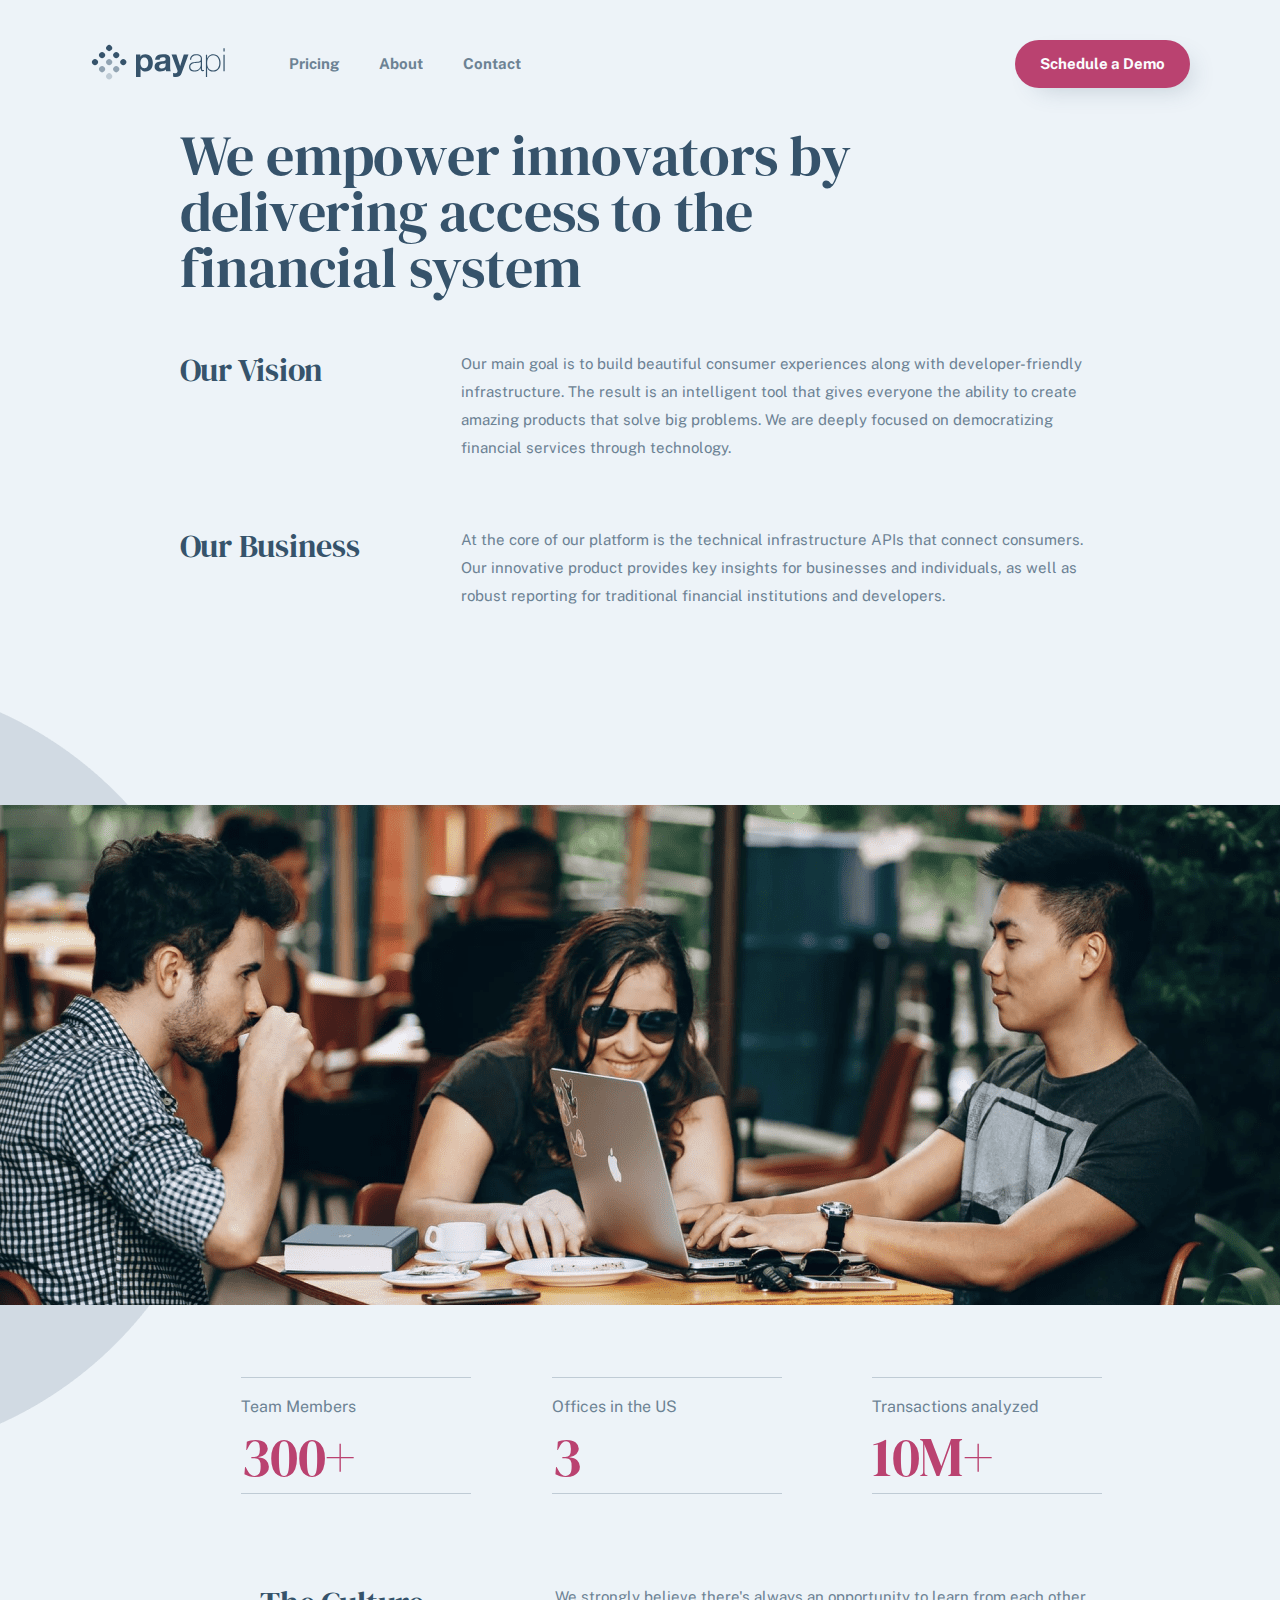
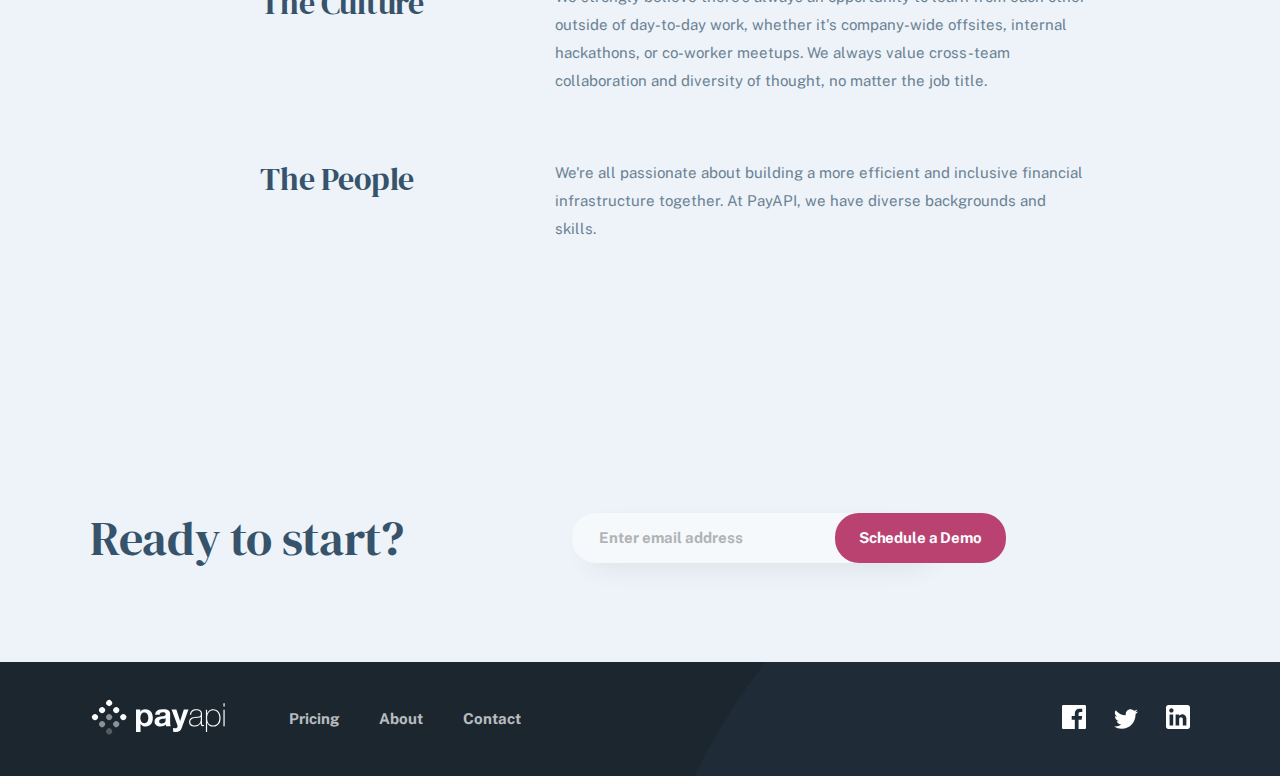
==== commit 2c0eb834: "Add changes in all page" ====
--- a/about.html
+++ b/about.html
@@ -32,7 +32,7 @@
                                         <a class="nav__link" href="./about.html">About</a>
                                     </li>
                                     <li class="nav__item">
-                                        <a class="nav__link" href="#">Contact</a>
+                                        <a class="nav__link" href="./contact.html">Contact</a>
                                     </li>
                                 </ul>
                             </nav>
@@ -206,7 +206,7 @@
                             </li>
                             <li class="footer-wrapper__lilist">
                                 <a class="footer-wrapper__link" href="#">
-                                    Contact
+                                    About
                                 </a>
                             </li>
 
--- a/css/main.css
+++ b/css/main.css
@@ -406,7 +406,7 @@
   display: none;
   position: fixed;
   z-index: 10;
-  top: 0;
+  top: -2px;
   right: -20px;
   width: 90%;
   bottom: 0;
@@ -545,6 +545,15 @@
     margin: 0;
   }
 }
+@media only screen and (min-width: 1024px) {
+  .nav__link:hover {
+    color: #36536b;
+    opacity: 1;
+  }
+  .demo:hover {
+    opacity: 0.9;
+  }
+}
 .hero {
   padding: 40px 0;
   background-color: #edf3f8;
@@ -704,6 +713,9 @@
     width: 385px;
     height: 600px;
   }
+  .hero-link:hover {
+    opacity: 0.9;
+  }
 }
 @media only screen and (min-width: 1200px) {
   .hero__left {
@@ -1067,10 +1079,15 @@
 }
 .pric-hero {
   padding-bottom: 48px;
+  background-image: url("../images/hero-bg-img.svg");
+  background-repeat: no-repeat;
+  background-size: 780px 780px;
+  background-position: calc(50% + 380px) -590px;
 }
 
 .pric-box__tlt {
   margin: 0;
+  padding: 40px 0 0 0;
   font-family: "DM Serif Display";
   font-weight: 400;
   font-size: 56px;
@@ -1353,6 +1370,19 @@
 }
 
 @media only screen and (min-width: 800px) {
+  .pric-hero {
+    background-position: calc(50% + 444px) -535px;
+  }
+  .pric-box {
+    width: 100%;
+    max-width: 1000px;
+  }
+  .pric-box__tlt {
+    max-width: 730px;
+  }
+  .input-box__input {
+    padding-right: 210px;
+  }
   .pric-box__list {
     display: flex;
     justify-content: space-evenly;
@@ -1403,7 +1433,7 @@
     gap: 30px;
   }
   .pric-box__item {
-    max-width: 350px;
+    max-width: 650px;
   }
   .pric-box__itm-tlt {
     text-align: left;
@@ -2040,6 +2070,39 @@
     z-index: 2;
   }
 }
+.pric-box__tlt--active {
+  font-size: 32px;
+  line-height: 36px;
+}
+
+.input-box__form {
+  display: flex;
+  flex-direction: column;
+}
+
+.input-box__lable {
+  display: flex;
+  flex-direction: column;
+}
+
+@media only screen and (min-width: 600px) {
+  .pric-box__tlt--active {
+    font-size: 48px;
+    line-height: 56px;
+  }
+}
+@media only screen and (min-width: 800px) {
+  .pric-box__tlt--active {
+    font-size: 48px;
+    line-height: 56px;
+  }
+}
+@media only screen and (min-width: 1000px) {
+  .pric-box__tlt--active {
+    font-size: 56px;
+    line-height: 56px;
+  }
+}
 .footer-wrapper {
   padding: 36px 0;
   background-image: url("../images/footerimg.png");
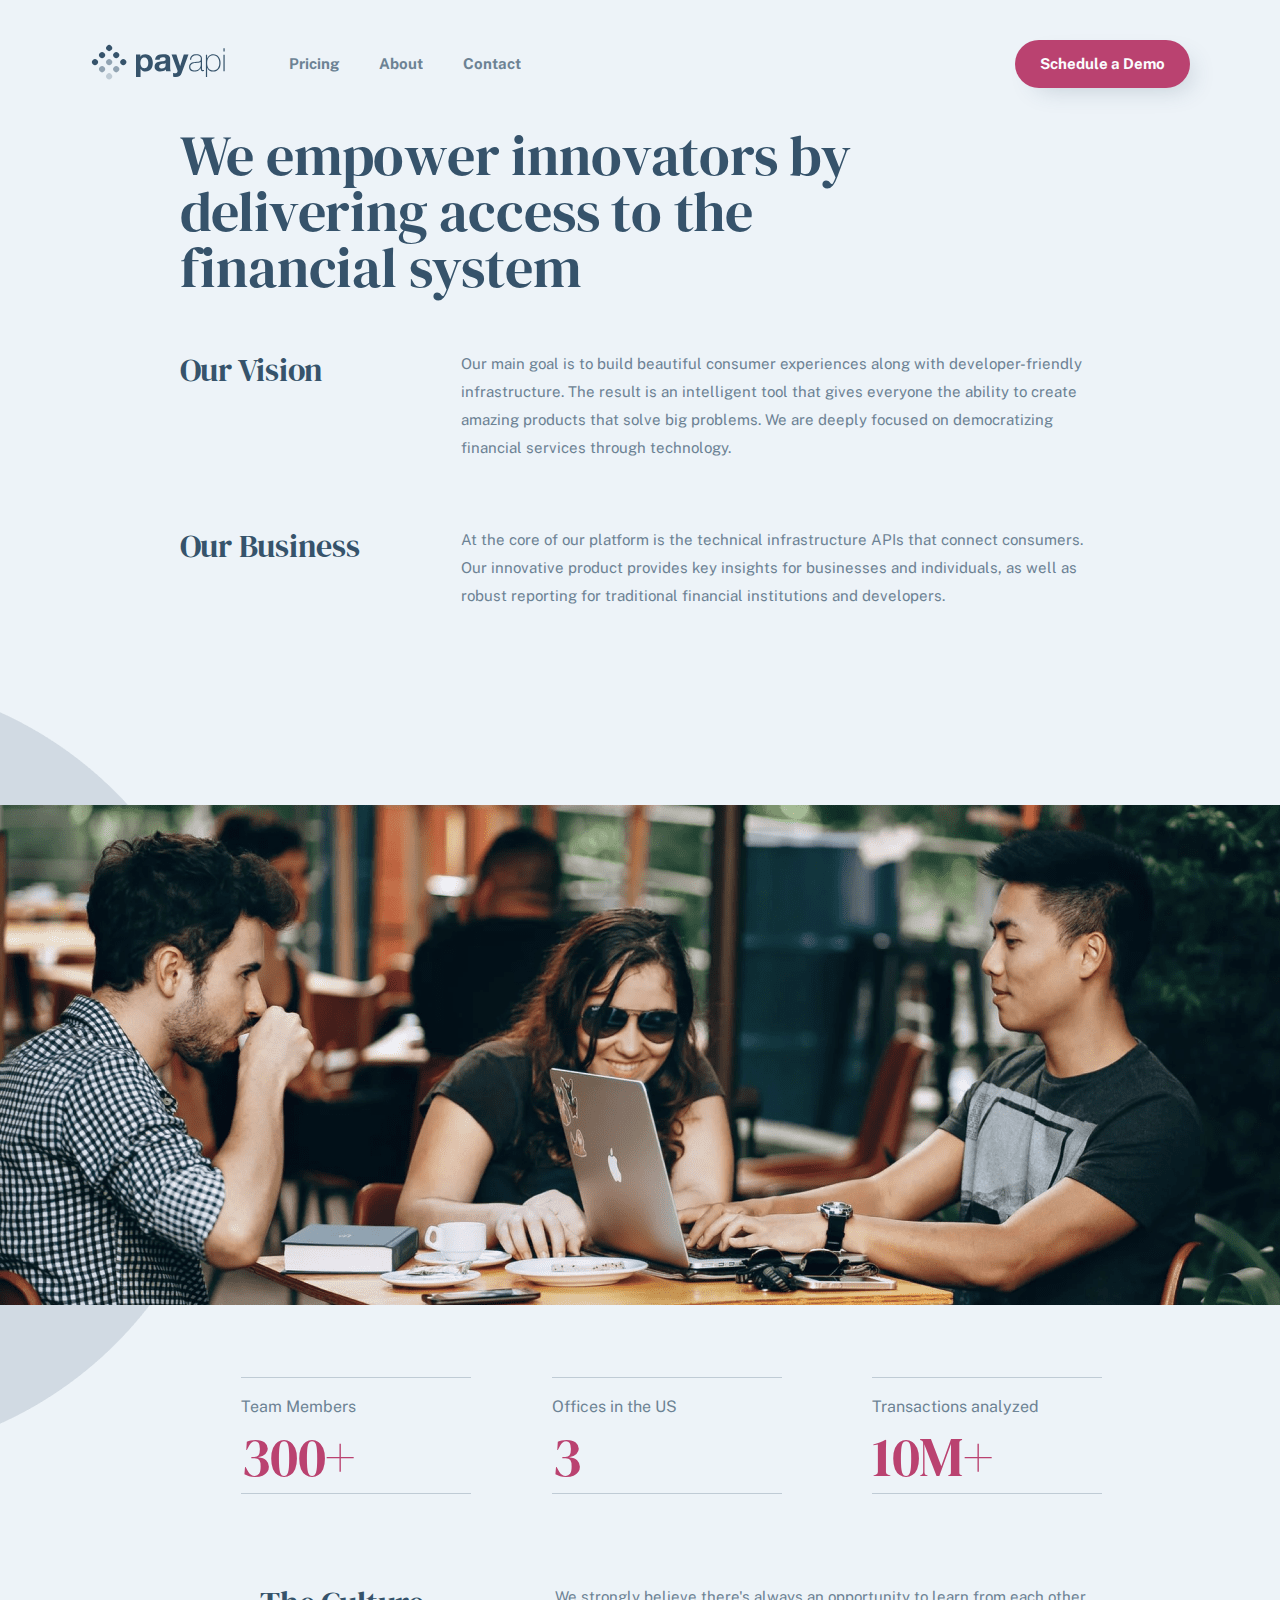
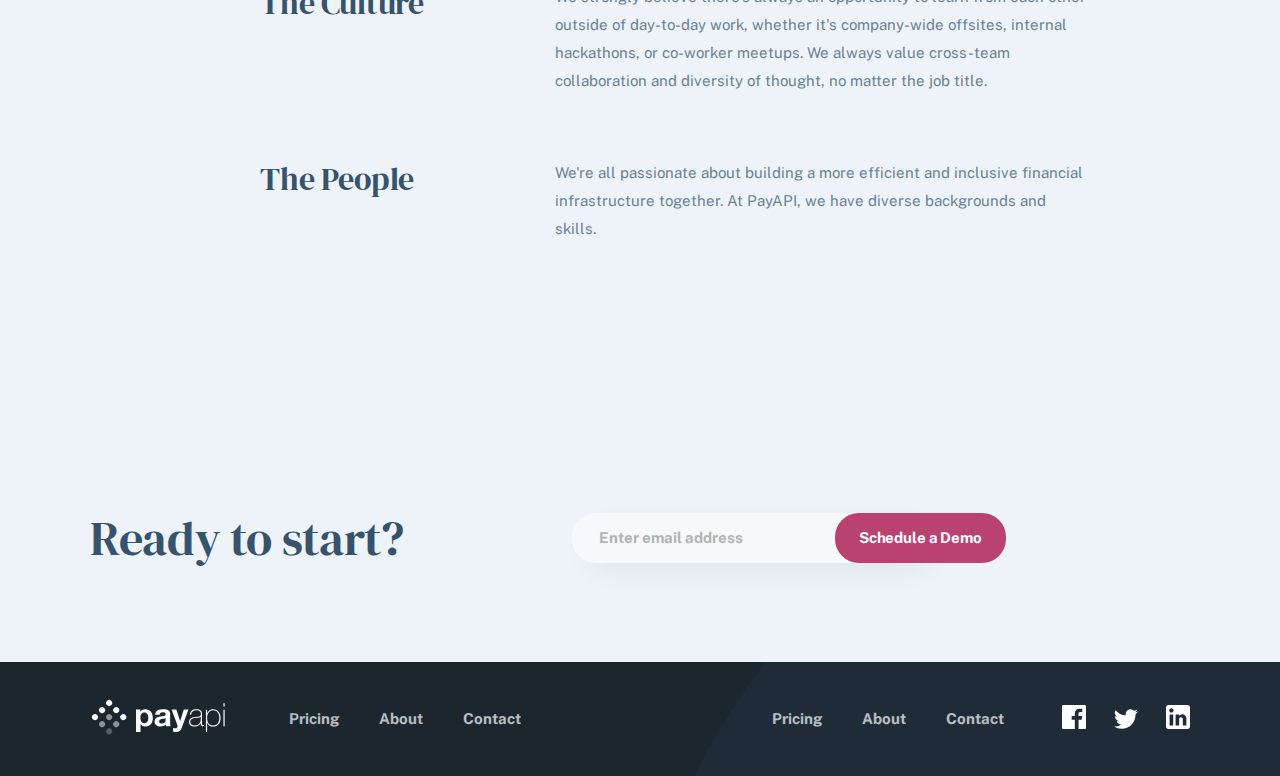
==== commit 5b29c0b0: "Merge branch 'main' into input" ====
--- a/about.html
+++ b/about.html
@@ -9,10 +9,10 @@
 </head>
 <body>
     
-  
-
+    
+    
     <main class="site-main">
-
+        
         <section class="about-hero">
             <div class="container">
                 <header class="site-header">
@@ -81,7 +81,7 @@
                 </div>
             </div>
         </section>
-
+        
         <section class="culture">
             <div class="culture__left">
             </div>
@@ -95,7 +95,7 @@
                             300+
                         </h2>
                     </li>
-
+                    
                     <li class="culture__item">
                         <p class="culture__text">
                             Offices in the US
@@ -104,7 +104,7 @@
                             3
                         </h2>
                     </li>
-
+                    
                     <li class="culture__item">
                         <p class="culture__text">
                             Transactions analyzed
@@ -115,7 +115,7 @@
                     </li>
                 </ul>
                 <ul class="culture__people">
-
+                    
                     <li class="culture__people-list">
                         <h3 class="culture__people-title">
                             The Culture
@@ -129,8 +129,8 @@
                             </p>
                         </div>
                     </li>
-
-
+                    
+                    
                     <li class="culture__people-list">
                         <h3 class="culture__people-title">
                             The People
@@ -139,61 +139,62 @@
                             <p class="culture__people-text">
                                 We're all passionate about building a more efficient and inclusive financial
                                 infrastructure together. At PayAPI, we have diverse backgrounds and skills. </p>
-                        </div>
-                    </li>
-
-                </ul>
-            </div>
-        </section>
-
-        <article class="ready">
-            <div class="container">
-                <div class="ready__wrapper">
-
-                <h2 class="ready__title">
-                    Ready to start?
-                </h2>
-                <form class="ready__form" action="https://echo.htmlacademy.ru/courses" method="post" autocomplete="off">
-                    <label>
-                        <input class="ready__input" type="email" name="Your email" placeholder="Enter email address" required alt="input">
-                    </label>
-                    <button class="ready__btn">
-                        Schedule a Demo
-                    </button>
-                </form>
-            </div>
-            </div>
-        </article>
-      
+                            </div>
+                        </li>
+                        
+                    </ul>
+                </div>
+            </section>
+            
+            <article class="ready">
+                <div class="container">
+                    <div class="ready__wrapper">
+                        
+                        <h2 class="ready__title">
+                            Ready to start?
+                        </h2>
+                        <form class="ready__form" action="https://echo.htmlacademy.ru/courses" method="post" autocomplete="off">
+                            <label>
+                                <input class="ready__input" type="email" name="Your email" placeholder="Enter email address" required alt="input">
+                            </label>
+                            <button class="ready__btn">
+                                Schedule a Demo
+                            </button>
+                        </form>
+                    </div>
+                </div>
+            </article>
+            
+            
+        </main>
         
-    </main>
-
-    <footer class="site-footer">
-        <div class="footer-wrapper">
-            <div class="container">
-                <div class="footer-wrapper__list">
-                    <div class="footer-wrapper__logo-list">
-                        <a class="footer-wrapper__logo" href="#">
-                            <svg width="135" height="38" fill="currentcolor" xmlns="http://www.w3.org/2000/svg">
-                                <path fill-rule="evenodd" clip-rule="evenodd"
+        <footer class="site-footer">
+            <div class="footer-wrapper">
+                <div class="container">
+                    <div class="footer-wrapper__list">
+                        <div class="footer-wrapper__logo-list">
+                            <a class="footer-wrapper__logo" href="#">
+                                <svg width="135" height="38" fill="currentcolor" xmlns="http://www.w3.org/2000/svg">
+                                    <path fill-rule="evenodd" clip-rule="evenodd"
                                     d="M134.657 8.59V5.294h-1.216V8.59h1.216ZM50.544 33.934v-7.84h.064a5.36 5.36 0 0 0 2.128 1.84c.864.416 1.808.624 2.832.624 1.216 0 2.277-.235 3.184-.704a6.738 6.738 0 0 0 2.272-1.888 8.147 8.147 0 0 0 1.36-2.72 11.37 11.37 0 0 0 .448-3.2c0-1.173-.15-2.299-.448-3.376-.299-1.077-.757-2.021-1.376-2.832a6.937 6.937 0 0 0-2.336-1.952c-.939-.49-2.059-.736-3.36-.736-1.024 0-1.963.203-2.816.608-.853.406-1.557 1.056-2.112 1.952h-.064v-2.112H46v22.336h4.544Zm3.808-8.768c-.725 0-1.344-.15-1.856-.448a3.595 3.595 0 0 1-1.232-1.168 5.045 5.045 0 0 1-.672-1.68 9.19 9.19 0 0 1-.208-1.952c0-.683.064-1.344.192-1.984.128-.64.347-1.205.656-1.696.31-.49.715-.89 1.216-1.2.501-.31 1.125-.464 1.872-.464.725 0 1.339.155 1.84.464.501.31.912.715 1.232 1.216.32.502.55 1.072.688 1.712.139.64.208 1.29.208 1.952a9.93 9.93 0 0 1-.192 1.952c-.128.64-.347 1.2-.656 1.68-.31.48-.715.87-1.216 1.168-.501.299-1.125.448-1.872.448Zm18.89 2.944c-.982.299-1.984.448-3.008.448-.79 0-1.525-.096-2.208-.288a5.058 5.058 0 0 1-1.792-.896 4.17 4.17 0 0 1-1.2-1.536c-.288-.619-.432-1.355-.432-2.208 0-.938.165-1.712.496-2.32a4.148 4.148 0 0 1 1.28-1.456 5.734 5.734 0 0 1 1.792-.816 19.15 19.15 0 0 1 2.032-.432 34.71 34.71 0 0 1 2.016-.256c.661-.064 1.248-.16 1.76-.288.512-.128.917-.315 1.216-.56.299-.245.437-.602.416-1.072 0-.49-.08-.88-.24-1.168a1.765 1.765 0 0 0-.64-.672 2.517 2.517 0 0 0-.928-.32 7.598 7.598 0 0 0-1.136-.08c-.896 0-1.6.192-2.112.576-.512.384-.81 1.024-.896 1.92h-4.544c.064-1.066.33-1.952.8-2.656a5.449 5.449 0 0 1 1.792-1.696 7.809 7.809 0 0 1 2.448-.912 13.92 13.92 0 0 1 2.736-.272c.832 0 1.674.059 2.528.176a7.733 7.733 0 0 1 2.336.688c.704.341 1.28.816 1.728 1.424.448.608.672 1.413.672 2.416v8.608c0 .747.043 1.462.128 2.144.085.683.234 1.195.448 1.536h-4.608a6.538 6.538 0 0 1-.32-1.6 5.92 5.92 0 0 1-2.56 1.568Zm-1.312-2.56a5.72 5.72 0 0 1-1.056-.096 2.566 2.566 0 0 1-.896-.336 1.718 1.718 0 0 1-.608-.656c-.15-.277-.224-.619-.224-1.024 0-.426.075-.778.224-1.056.15-.277.346-.507.592-.688.245-.181.533-.325.864-.432.33-.107.667-.192 1.008-.256.362-.064.725-.117 1.088-.16.362-.043.71-.096 1.04-.16.33-.064.64-.144.928-.24.288-.096.528-.23.72-.4v1.696c0 .256-.027.598-.08 1.024a3.427 3.427 0 0 1-.432 1.264c-.235.416-.597.773-1.088 1.072-.49.299-1.184.448-2.08.448Zm17.61 7.52c-.875.576-2.091.864-3.648.864-.47 0-.934-.016-1.392-.048-.459-.032-.923-.07-1.392-.112V30.03c.426.043.864.085 1.312.128.448.043.896.053 1.344.032.597-.064 1.04-.299 1.328-.704.288-.405.432-.853.432-1.344 0-.363-.064-.704-.192-1.024l-5.792-15.52h4.832l3.744 11.328h.064l3.616-11.328H98.5L91.588 30.19c-.491 1.344-1.174 2.304-2.048 2.88Zm15.05-4.544c.789 0 1.514-.096 2.176-.288a6.592 6.592 0 0 0 1.776-.8c.522-.341.965-.73 1.328-1.168.362-.437.64-.901.832-1.392h.064v.864c0 .341.026.656.08.944.053.288.154.539.304.752.149.213.368.384.656.512.288.128.677.192 1.168.192.341 0 .672-.043.992-.128V26.99a5.84 5.84 0 0 1-.896.096c-.278 0-.491-.058-.64-.176a.956.956 0 0 1-.32-.464 2.332 2.332 0 0 1-.112-.64c-.011-.235-.016-.47-.016-.704v-9.568c0-1.259-.454-2.277-1.36-3.056-.907-.778-2.352-1.168-4.336-1.168-1.984 0-3.515.454-4.592 1.36-1.078.907-1.659 2.267-1.745 4.08h1.217c.085-1.472.581-2.57 1.488-3.296.906-.725 2.096-1.088 3.568-1.088.832 0 1.536.085 2.112.256.576.17 1.045.405 1.408.704.362.299.629.64.8 1.024.17.384.256.8.256 1.248 0 .576-.032 1.056-.096 1.44a1.64 1.64 0 0 1-.48.944c-.256.245-.635.438-1.136.576-.502.139-1.19.24-2.064.304l-1.888.16c-.662.064-1.35.17-2.064.32-.715.15-1.366.4-1.952.752a4.37 4.37 0 0 0-1.456 1.44c-.385.608-.577 1.392-.577 2.352 0 1.579.48 2.747 1.441 3.504.96.758 2.314 1.136 4.064 1.136Zm-3.136-1.936c.768.587 1.824.88 3.168.88 1.386 0 2.485-.25 3.296-.752.81-.501 1.429-1.077 1.856-1.728.426-.65.698-1.28.816-1.888.117-.608.176-1.018.176-1.232v-3.072c-.299.363-.752.608-1.36.736-.608.128-1.286.224-2.032.288l-2.048.192c-.598.064-1.195.155-1.792.272a5.207 5.207 0 0 0-1.616.592c-.48.277-.87.656-1.168 1.136-.299.48-.448 1.104-.448 1.872 0 1.216.384 2.117 1.152 2.704Zm15.657 7.44v-9.312h.064c.491 1.344 1.27 2.315 2.336 2.912 1.067.598 2.283.896 3.648.896 1.259 0 2.352-.213 3.28-.64a6.255 6.255 0 0 0 2.304-1.776c.608-.757 1.062-1.659 1.36-2.704.299-1.045.448-2.197.448-3.456 0-1.152-.149-2.25-.448-3.296-.298-1.045-.752-1.963-1.36-2.752a6.651 6.651 0 0 0-2.304-1.888c-.928-.47-2.021-.704-3.28-.704-.896 0-1.69.139-2.384.416a6.4 6.4 0 0 0-1.776 1.04c-.49.416-.885.87-1.184 1.36-.298.49-.512.939-.64 1.344h-.064v-3.776h-1.216V34.03h1.216Zm3.152-7.184c.779.416 1.744.624 2.896.624 1.067 0 1.99-.203 2.768-.608a5.48 5.48 0 0 0 1.92-1.632c.502-.683.875-1.477 1.12-2.384.246-.907.368-1.872.368-2.896 0-.938-.117-1.861-.352-2.768a7.615 7.615 0 0 0-1.088-2.432 5.589 5.589 0 0 0-1.904-1.728c-.778-.437-1.722-.656-2.832-.656-1.088 0-2.016.213-2.784.64a5.407 5.407 0 0 0-1.872 1.696 7.165 7.165 0 0 0-1.04 2.416c-.213.907-.32 1.85-.32 2.832 0 .982.096 1.925.288 2.832.192.907.518 1.707.976 2.4a5.016 5.016 0 0 0 1.856 1.664Zm13.178-15.152h1.216v16.448h-1.216V11.694Z"
                                     fill="#FBFCFE" />
-                                <circle cx="19.142" cy="5" r="3" transform="rotate(45 19.142 5)" fill="#FBFCFE" />
-                                <circle cx="26.213" cy="12.071" r="3" transform="rotate(45 26.213 12.071)"
-                                    fill="#FBFCFE" />
-                                <circle cx="33.284" cy="19.142" r="3" transform="rotate(45 33.284 19.142)"
-                                    fill="#FBFCFE" />
-                                <circle cx="12.071" cy="12.071" r="3" transform="rotate(45 12.071 12.071)"
-                                    fill="#FBFCFE" />
-                                <circle opacity=".5" cx="19.142" cy="19.142" r="3" transform="rotate(45 19.142 19.142)"
-                                    fill="#FBFCFE" />
-                                <circle opacity=".5" cx="26.213" cy="26.213" r="3" transform="rotate(45 26.213 26.213)"
-                                    fill="#FBFCFE" />
-                                <circle cx="5" cy="19.142" r="3" transform="rotate(45 5 19.142)" fill="#FBFCFE" />
-                                <circle opacity=".5" cx="12.071" cy="26.213" r="3" transform="rotate(45 12.071 26.213)"
-                                    fill="#FBFCFE" />
-                                <circle opacity=".25" cx="19.142" cy="33.284" r="3" transform="rotate(45 19.142 33.284)"
+                                    <circle cx="19.142" cy="5" r="3" transform="rotate(45 19.142 5)" fill="#FBFCFE" />
+                                    <circle cx="26.213" cy="12.071" r="3" transform="rotate(45 26.213 12.071)"
+                                    fill="#FBFCFE" />
+                                    <circle cx="33.284" cy="19.142" r="3" transform="rotate(45 33.284 19.142)"
+                                    fill="#FBFCFE" />
+                                    <circle cx="12.071" cy="12.071" r="3" transform="rotate(45 12.071 12.071)"
+                                    fill="#FBFCFE" />
+                                    <circle opacity=".5" cx="19.142" cy="19.142" r="3" transform="rotate(45 19.142 19.142)"
+                                    fill="#FBFCFE" />
+                                    <circle opacity=".5" cx="26.213" cy="26.213" r="3" transform="rotate(45 26.213 26.213)"
+                                    fill="#FBFCFE" />
+                                    <circle cx="5" cy="19.142" r="3" transform="rotate(45 5 19.142)" fill="#FBFCFE" />
+                                    <circle opacity=".5" cx="12.071" cy="26.213" r="3" transform="rotate(45 12.071 26.213)"
+                                    fill="#FBFCFE" />
+                                    <circle opacity=".25" cx="19.142" cy="33.284" r="3" transform="rotate(45 19.142 33.284)"
                                     fill="#FBFCFE" /></svg>
+
                         </a>
                     </div>
                     <div class="footer-wrapper__item">
@@ -213,39 +214,58 @@
                             <li class="footer-wrapper__lilist">
                                 <a class="footer-wrapper__link" href="#">
                                     Contact
+
                                 </a>
-                            </li>
-
-                        </ul>
-                        <div class="footer-wrapper__icons">
-                            <a class="footer-wrapper__icon" href="#">
-                                <svg width="24" height="24" fill="#FBFCFE" xmlns="http://www.w3.org/2000/svg">
-                                    <path
-                                        d="M22.675 0H1.325C.593 0 0 .593 0 1.325v21.351C0 23.407.593 24 1.325 24H12.82v-9.294H9.692v-3.622h3.128V8.413c0-3.1 1.893-4.788 4.659-4.788 1.325 0 2.463.099 2.795.143v3.24l-1.918.001c-1.504 0-1.795.715-1.795 1.763v2.313h3.587l-.467 3.622h-3.12V24h6.116c.73 0 1.323-.593 1.323-1.325V1.325C24 .593 23.407 0 22.675 0Z"
-                                        fill="currentcolor" /></svg>
-                            </a>
-
-                            <a href="#" class="footer-wrapper__icon">
-                                <svg width="24" height="20" fill="#FBFCFE" xmlns="http://www.w3.org/2000/svg">
-                                    <path
-                                        d="M24 2.557a9.83 9.83 0 0 1-2.828.775A4.932 4.932 0 0 0 23.337.608a9.864 9.864 0 0 1-3.127 1.195A4.916 4.916 0 0 0 16.616.248c-3.179 0-5.515 2.966-4.797 6.045A13.978 13.978 0 0 1 1.671 1.149a4.93 4.93 0 0 0 1.523 6.574 4.903 4.903 0 0 1-2.229-.616c-.054 2.281 1.581 4.415 3.949 4.89a4.935 4.935 0 0 1-2.224.084 4.928 4.928 0 0 0 4.6 3.419A9.9 9.9 0 0 1 0 17.54a13.94 13.94 0 0 0 7.548 2.212c9.142 0 14.307-7.721 13.995-14.646A10.025 10.025 0 0 0 24 2.557Z"
-                                        fill="currentcolor" /></svg>
-                            </a>
-
-
-                            <a href="#" class="footer-wrapper__icon">
-                                <svg width="24" height="24" fill="#FBFCFE" xmlns="http://www.w3.org/2000/svg">
-                                    <path fill-rule="evenodd" clip-rule="evenodd"
-                                        d="M2.4 0h19.2C22.92 0 24 1.08 24 2.4v19.2c0 1.32-1.08 2.4-2.4 2.4H2.4C1.08 24 0 22.92 0 21.6V2.4C0 1.08 1.08 0 2.4 0Zm1.2 20.4h3.6V9.6H3.6v10.8ZM5.4 7.56c-1.2 0-2.16-.96-2.16-2.16 0-1.2.96-2.16 2.16-2.16 1.2 0 2.16.96 2.16 2.16 0 1.2-.96 2.16-2.16 2.16ZM16.8 20.4h3.6v-6.84c0-2.28-1.92-4.2-4.2-4.2-1.08 0-2.4.72-3 1.68V9.6H9.6v10.8h3.6v-6.36c0-.96.84-1.8 1.8-1.8.96 0 1.8.84 1.8 1.8v6.36Z"
-                                        fill="currentcolor" /></svg>
-                            </a>
-
-                        </div>
-                        </div>
-                        </div>
-                        </div>
-                        </div>
+                            </div>
+                            <div class="footer-wrapper__item">
+                                <ul class="footer-wrapper__ullist">
+                                    <li class="footer-wrapper__lilist">
+                                        <a class="footer-wrapper__link" href="./pricing.html">
+                                            Pricing
+                                        </a>
+                                    </li>
+                                    <li class="footer-wrapper__lilist">
+                                        <a class="footer-wrapper__link" href="./about.html">
+                                            About
+                                        </a>
+                                    </li>
+                                    
+                                    <li class="footer-wrapper__lilist">
+                                        <a class="footer-wrapper__link" href="#">
+                                            Contact
+                                        </a>
+                                    </li>
+                                    
+                                </ul>
+                                <div class="footer-wrapper__icons">
+                                    <a class="footer-wrapper__icon" href="#">
+                                        <svg width="24" height="24" fill="#FBFCFE" xmlns="http://www.w3.org/2000/svg">
+                                            <path
+                                            d="M22.675 0H1.325C.593 0 0 .593 0 1.325v21.351C0 23.407.593 24 1.325 24H12.82v-9.294H9.692v-3.622h3.128V8.413c0-3.1 1.893-4.788 4.659-4.788 1.325 0 2.463.099 2.795.143v3.24l-1.918.001c-1.504 0-1.795.715-1.795 1.763v2.313h3.587l-.467 3.622h-3.12V24h6.116c.73 0 1.323-.593 1.323-1.325V1.325C24 .593 23.407 0 22.675 0Z"
+                                            fill="currentcolor" /></svg>
+                                        </a>
+                                        
+                                        <a href="#" class="footer-wrapper__icon">
+                                            <svg width="24" height="20" fill="#FBFCFE" xmlns="http://www.w3.org/2000/svg">
+                                                <path
+                                                d="M24 2.557a9.83 9.83 0 0 1-2.828.775A4.932 4.932 0 0 0 23.337.608a9.864 9.864 0 0 1-3.127 1.195A4.916 4.916 0 0 0 16.616.248c-3.179 0-5.515 2.966-4.797 6.045A13.978 13.978 0 0 1 1.671 1.149a4.93 4.93 0 0 0 1.523 6.574 4.903 4.903 0 0 1-2.229-.616c-.054 2.281 1.581 4.415 3.949 4.89a4.935 4.935 0 0 1-2.224.084 4.928 4.928 0 0 0 4.6 3.419A9.9 9.9 0 0 1 0 17.54a13.94 13.94 0 0 0 7.548 2.212c9.142 0 14.307-7.721 13.995-14.646A10.025 10.025 0 0 0 24 2.557Z"
+                                                fill="currentcolor" /></svg>
+                                            </a>
+                                            
+                                            
+                                            <a href="#" class="footer-wrapper__icon">
+                                                <svg width="24" height="24" fill="#FBFCFE" xmlns="http://www.w3.org/2000/svg">
+                                                    <path fill-rule="evenodd" clip-rule="evenodd"
+                                                    d="M2.4 0h19.2C22.92 0 24 1.08 24 2.4v19.2c0 1.32-1.08 2.4-2.4 2.4H2.4C1.08 24 0 22.92 0 21.6V2.4C0 1.08 1.08 0 2.4 0Zm1.2 20.4h3.6V9.6H3.6v10.8ZM5.4 7.56c-1.2 0-2.16-.96-2.16-2.16 0-1.2.96-2.16 2.16-2.16 1.2 0 2.16.96 2.16 2.16 0 1.2-.96 2.16-2.16 2.16ZM16.8 20.4h3.6v-6.84c0-2.28-1.92-4.2-4.2-4.2-1.08 0-2.4.72-3 1.68V9.6H9.6v10.8h3.6v-6.36c0-.96.84-1.8 1.8-1.8.96 0 1.8.84 1.8 1.8v6.36Z"
+                                                    fill="currentcolor" /></svg>
+                                                </a>
+                                                
+                                            </div>
+                                        </div>
+                                    </div>
+                                </div>
+                            </div>
                         </footer>
-    <script src="./js/main.js"></script>
-</body>
-</html>+                        <script src="./js/main.js"></script>
+                    </body>
+                    </html>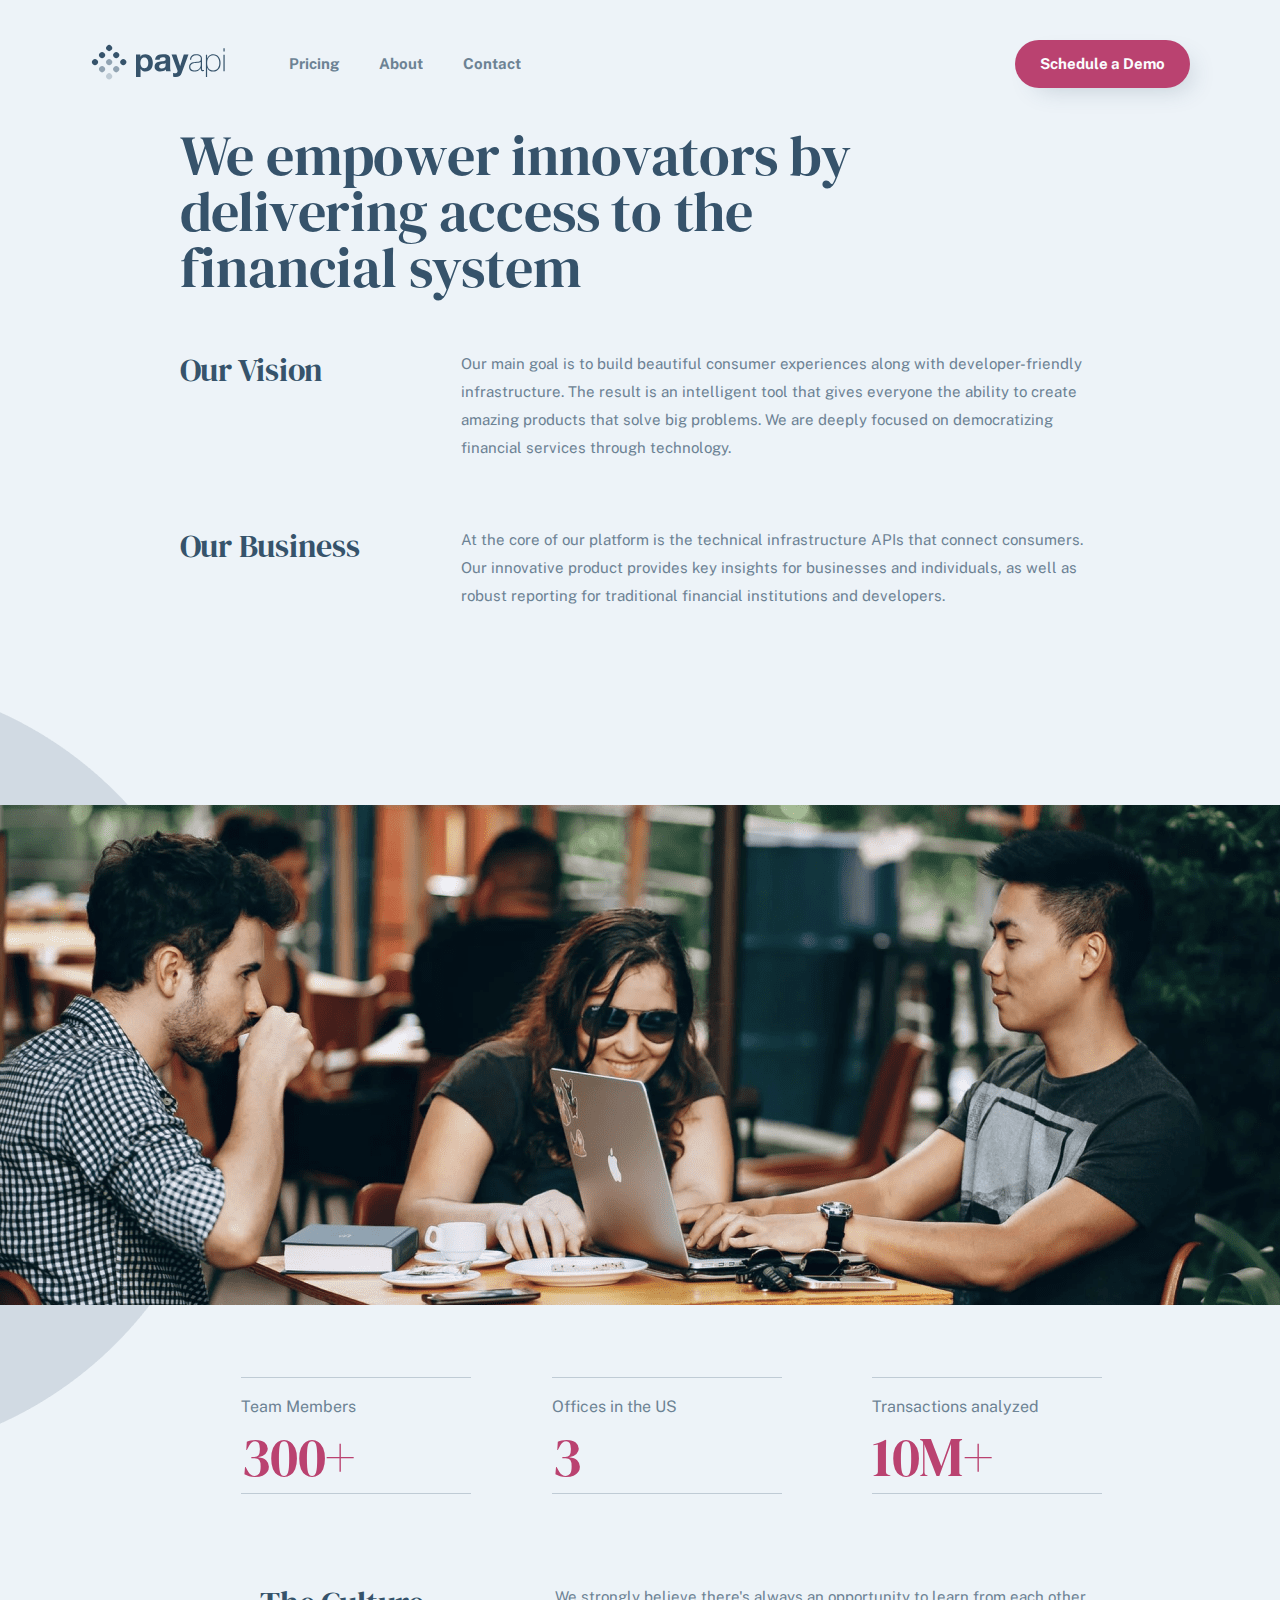
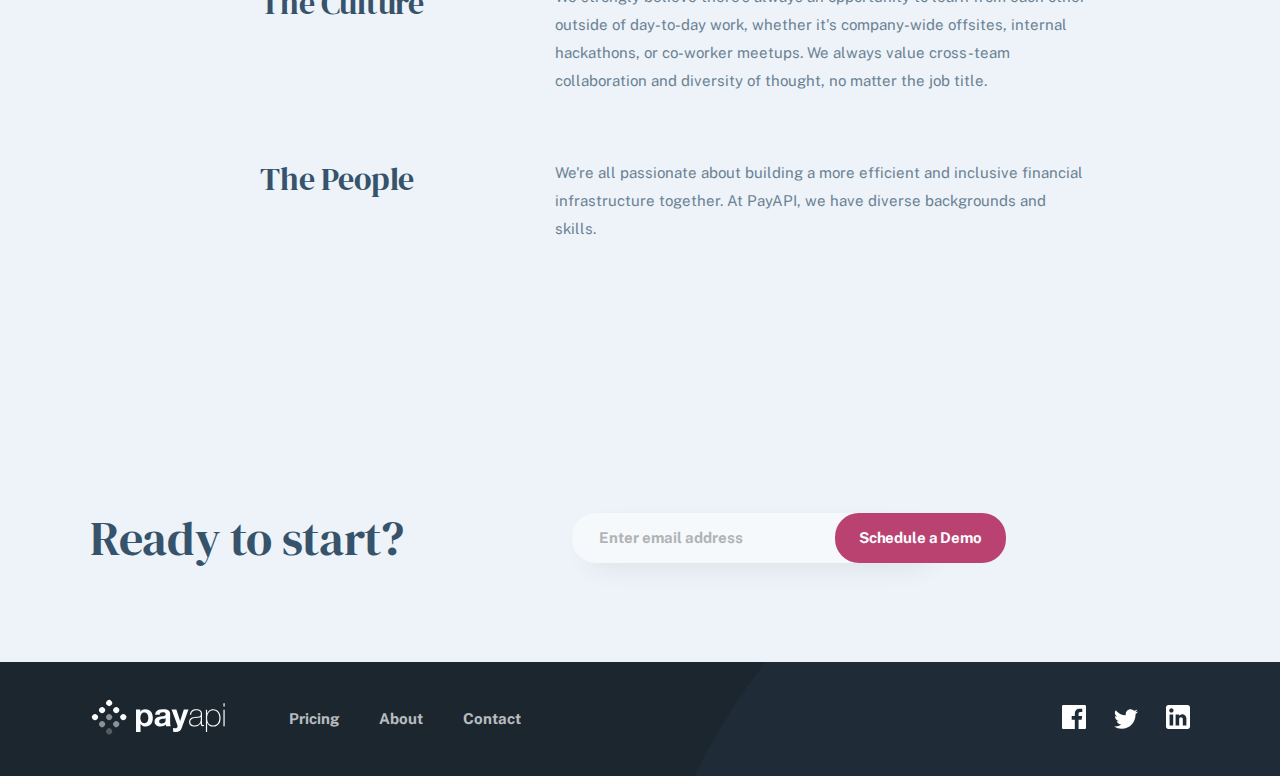
==== commit c69c6c72: "Add responsive contact page" ====
--- a/about.html
+++ b/about.html
@@ -1,5 +1,6 @@
 <!DOCTYPE html>
 <html lang="en">
+
 <head>
     <meta charset="UTF-8">
     <meta http-equiv="X-UA-Compatible" content="IE=edge">
@@ -7,12 +8,13 @@
     <title>Document</title>
     <link rel="stylesheet" href="./css/main.css">
 </head>
+
 <body>
-    
-    
-    
+
+
+
     <main class="site-main">
-        
+
         <section class="about-hero">
             <div class="container">
                 <header class="site-header">
@@ -81,7 +83,7 @@
                 </div>
             </div>
         </section>
-        
+
         <section class="culture">
             <div class="culture__left">
             </div>
@@ -95,7 +97,7 @@
                             300+
                         </h2>
                     </li>
-                    
+
                     <li class="culture__item">
                         <p class="culture__text">
                             Offices in the US
@@ -104,7 +106,7 @@
                             3
                         </h2>
                     </li>
-                    
+
                     <li class="culture__item">
                         <p class="culture__text">
                             Transactions analyzed
@@ -115,7 +117,7 @@
                     </li>
                 </ul>
                 <ul class="culture__people">
-                    
+
                     <li class="culture__people-list">
                         <h3 class="culture__people-title">
                             The Culture
@@ -129,8 +131,8 @@
                             </p>
                         </div>
                     </li>
-                    
-                    
+
+
                     <li class="culture__people-list">
                         <h3 class="culture__people-title">
                             The People
@@ -139,133 +141,116 @@
                             <p class="culture__people-text">
                                 We're all passionate about building a more efficient and inclusive financial
                                 infrastructure together. At PayAPI, we have diverse backgrounds and skills. </p>
-                            </div>
-                        </li>
-                        
-                    </ul>
-                </div>
-            </section>
-            
-            <article class="ready">
-                <div class="container">
-                    <div class="ready__wrapper">
-                        
-                        <h2 class="ready__title">
-                            Ready to start?
-                        </h2>
-                        <form class="ready__form" action="https://echo.htmlacademy.ru/courses" method="post" autocomplete="off">
-                            <label>
-                                <input class="ready__input" type="email" name="Your email" placeholder="Enter email address" required alt="input">
-                            </label>
-                            <button class="ready__btn">
-                                Schedule a Demo
-                            </button>
-                        </form>
-                    </div>
-                </div>
-            </article>
-            
-            
-        </main>
+                        </div>
+                    </li>
+
+                </ul>
+            </div>
+        </section>
+
+        <article class="ready">
+            <div class="container">
+                <div class="ready__wrapper">
+
+                <h2 class="ready__title">
+                    Ready to start?
+                </h2>
+                <form class="ready__form" action="https://echo.htmlacademy.ru/courses" method="post" autocomplete="off">
+                    <label>
+                        <input class="ready__input" type="email" name="Your_email" placeholder="Enter email address" required>
+                    </label>
+                    <button class="ready__btn">
+                        Schedule a Demo
+                    </button>
+                </form>
+            </div>
+            </div>
+        </article>
+
         
-        <footer class="site-footer">
-            <div class="footer-wrapper">
-                <div class="container">
-                    <div class="footer-wrapper__list">
-                        <div class="footer-wrapper__logo-list">
-                            <a class="footer-wrapper__logo" href="#">
-                                <svg width="135" height="38" fill="currentcolor" xmlns="http://www.w3.org/2000/svg">
-                                    <path fill-rule="evenodd" clip-rule="evenodd"
+
+    </main>
+
+    <footer class="site-footer">
+        <div class="footer-wrapper">
+            <div class="container">
+                <div class="footer-wrapper__list">
+                    <div class="footer-wrapper__logo-list">
+                        <a class="footer-wrapper__logo" href="#">
+                            <svg width="135" height="38" fill="currentcolor" xmlns="http://www.w3.org/2000/svg">
+                                <path fill-rule="evenodd" clip-rule="evenodd"
+
                                     d="M134.657 8.59V5.294h-1.216V8.59h1.216ZM50.544 33.934v-7.84h.064a5.36 5.36 0 0 0 2.128 1.84c.864.416 1.808.624 2.832.624 1.216 0 2.277-.235 3.184-.704a6.738 6.738 0 0 0 2.272-1.888 8.147 8.147 0 0 0 1.36-2.72 11.37 11.37 0 0 0 .448-3.2c0-1.173-.15-2.299-.448-3.376-.299-1.077-.757-2.021-1.376-2.832a6.937 6.937 0 0 0-2.336-1.952c-.939-.49-2.059-.736-3.36-.736-1.024 0-1.963.203-2.816.608-.853.406-1.557 1.056-2.112 1.952h-.064v-2.112H46v22.336h4.544Zm3.808-8.768c-.725 0-1.344-.15-1.856-.448a3.595 3.595 0 0 1-1.232-1.168 5.045 5.045 0 0 1-.672-1.68 9.19 9.19 0 0 1-.208-1.952c0-.683.064-1.344.192-1.984.128-.64.347-1.205.656-1.696.31-.49.715-.89 1.216-1.2.501-.31 1.125-.464 1.872-.464.725 0 1.339.155 1.84.464.501.31.912.715 1.232 1.216.32.502.55 1.072.688 1.712.139.64.208 1.29.208 1.952a9.93 9.93 0 0 1-.192 1.952c-.128.64-.347 1.2-.656 1.68-.31.48-.715.87-1.216 1.168-.501.299-1.125.448-1.872.448Zm18.89 2.944c-.982.299-1.984.448-3.008.448-.79 0-1.525-.096-2.208-.288a5.058 5.058 0 0 1-1.792-.896 4.17 4.17 0 0 1-1.2-1.536c-.288-.619-.432-1.355-.432-2.208 0-.938.165-1.712.496-2.32a4.148 4.148 0 0 1 1.28-1.456 5.734 5.734 0 0 1 1.792-.816 19.15 19.15 0 0 1 2.032-.432 34.71 34.71 0 0 1 2.016-.256c.661-.064 1.248-.16 1.76-.288.512-.128.917-.315 1.216-.56.299-.245.437-.602.416-1.072 0-.49-.08-.88-.24-1.168a1.765 1.765 0 0 0-.64-.672 2.517 2.517 0 0 0-.928-.32 7.598 7.598 0 0 0-1.136-.08c-.896 0-1.6.192-2.112.576-.512.384-.81 1.024-.896 1.92h-4.544c.064-1.066.33-1.952.8-2.656a5.449 5.449 0 0 1 1.792-1.696 7.809 7.809 0 0 1 2.448-.912 13.92 13.92 0 0 1 2.736-.272c.832 0 1.674.059 2.528.176a7.733 7.733 0 0 1 2.336.688c.704.341 1.28.816 1.728 1.424.448.608.672 1.413.672 2.416v8.608c0 .747.043 1.462.128 2.144.085.683.234 1.195.448 1.536h-4.608a6.538 6.538 0 0 1-.32-1.6 5.92 5.92 0 0 1-2.56 1.568Zm-1.312-2.56a5.72 5.72 0 0 1-1.056-.096 2.566 2.566 0 0 1-.896-.336 1.718 1.718 0 0 1-.608-.656c-.15-.277-.224-.619-.224-1.024 0-.426.075-.778.224-1.056.15-.277.346-.507.592-.688.245-.181.533-.325.864-.432.33-.107.667-.192 1.008-.256.362-.064.725-.117 1.088-.16.362-.043.71-.096 1.04-.16.33-.064.64-.144.928-.24.288-.096.528-.23.72-.4v1.696c0 .256-.027.598-.08 1.024a3.427 3.427 0 0 1-.432 1.264c-.235.416-.597.773-1.088 1.072-.49.299-1.184.448-2.08.448Zm17.61 7.52c-.875.576-2.091.864-3.648.864-.47 0-.934-.016-1.392-.048-.459-.032-.923-.07-1.392-.112V30.03c.426.043.864.085 1.312.128.448.043.896.053 1.344.032.597-.064 1.04-.299 1.328-.704.288-.405.432-.853.432-1.344 0-.363-.064-.704-.192-1.024l-5.792-15.52h4.832l3.744 11.328h.064l3.616-11.328H98.5L91.588 30.19c-.491 1.344-1.174 2.304-2.048 2.88Zm15.05-4.544c.789 0 1.514-.096 2.176-.288a6.592 6.592 0 0 0 1.776-.8c.522-.341.965-.73 1.328-1.168.362-.437.64-.901.832-1.392h.064v.864c0 .341.026.656.08.944.053.288.154.539.304.752.149.213.368.384.656.512.288.128.677.192 1.168.192.341 0 .672-.043.992-.128V26.99a5.84 5.84 0 0 1-.896.096c-.278 0-.491-.058-.64-.176a.956.956 0 0 1-.32-.464 2.332 2.332 0 0 1-.112-.64c-.011-.235-.016-.47-.016-.704v-9.568c0-1.259-.454-2.277-1.36-3.056-.907-.778-2.352-1.168-4.336-1.168-1.984 0-3.515.454-4.592 1.36-1.078.907-1.659 2.267-1.745 4.08h1.217c.085-1.472.581-2.57 1.488-3.296.906-.725 2.096-1.088 3.568-1.088.832 0 1.536.085 2.112.256.576.17 1.045.405 1.408.704.362.299.629.64.8 1.024.17.384.256.8.256 1.248 0 .576-.032 1.056-.096 1.44a1.64 1.64 0 0 1-.48.944c-.256.245-.635.438-1.136.576-.502.139-1.19.24-2.064.304l-1.888.16c-.662.064-1.35.17-2.064.32-.715.15-1.366.4-1.952.752a4.37 4.37 0 0 0-1.456 1.44c-.385.608-.577 1.392-.577 2.352 0 1.579.48 2.747 1.441 3.504.96.758 2.314 1.136 4.064 1.136Zm-3.136-1.936c.768.587 1.824.88 3.168.88 1.386 0 2.485-.25 3.296-.752.81-.501 1.429-1.077 1.856-1.728.426-.65.698-1.28.816-1.888.117-.608.176-1.018.176-1.232v-3.072c-.299.363-.752.608-1.36.736-.608.128-1.286.224-2.032.288l-2.048.192c-.598.064-1.195.155-1.792.272a5.207 5.207 0 0 0-1.616.592c-.48.277-.87.656-1.168 1.136-.299.48-.448 1.104-.448 1.872 0 1.216.384 2.117 1.152 2.704Zm15.657 7.44v-9.312h.064c.491 1.344 1.27 2.315 2.336 2.912 1.067.598 2.283.896 3.648.896 1.259 0 2.352-.213 3.28-.64a6.255 6.255 0 0 0 2.304-1.776c.608-.757 1.062-1.659 1.36-2.704.299-1.045.448-2.197.448-3.456 0-1.152-.149-2.25-.448-3.296-.298-1.045-.752-1.963-1.36-2.752a6.651 6.651 0 0 0-2.304-1.888c-.928-.47-2.021-.704-3.28-.704-.896 0-1.69.139-2.384.416a6.4 6.4 0 0 0-1.776 1.04c-.49.416-.885.87-1.184 1.36-.298.49-.512.939-.64 1.344h-.064v-3.776h-1.216V34.03h1.216Zm3.152-7.184c.779.416 1.744.624 2.896.624 1.067 0 1.99-.203 2.768-.608a5.48 5.48 0 0 0 1.92-1.632c.502-.683.875-1.477 1.12-2.384.246-.907.368-1.872.368-2.896 0-.938-.117-1.861-.352-2.768a7.615 7.615 0 0 0-1.088-2.432 5.589 5.589 0 0 0-1.904-1.728c-.778-.437-1.722-.656-2.832-.656-1.088 0-2.016.213-2.784.64a5.407 5.407 0 0 0-1.872 1.696 7.165 7.165 0 0 0-1.04 2.416c-.213.907-.32 1.85-.32 2.832 0 .982.096 1.925.288 2.832.192.907.518 1.707.976 2.4a5.016 5.016 0 0 0 1.856 1.664Zm13.178-15.152h1.216v16.448h-1.216V11.694Z"
                                     fill="#FBFCFE" />
-                                    <circle cx="19.142" cy="5" r="3" transform="rotate(45 19.142 5)" fill="#FBFCFE" />
-                                    <circle cx="26.213" cy="12.071" r="3" transform="rotate(45 26.213 12.071)"
-                                    fill="#FBFCFE" />
-                                    <circle cx="33.284" cy="19.142" r="3" transform="rotate(45 33.284 19.142)"
-                                    fill="#FBFCFE" />
-                                    <circle cx="12.071" cy="12.071" r="3" transform="rotate(45 12.071 12.071)"
-                                    fill="#FBFCFE" />
-                                    <circle opacity=".5" cx="19.142" cy="19.142" r="3" transform="rotate(45 19.142 19.142)"
-                                    fill="#FBFCFE" />
-                                    <circle opacity=".5" cx="26.213" cy="26.213" r="3" transform="rotate(45 26.213 26.213)"
-                                    fill="#FBFCFE" />
-                                    <circle cx="5" cy="19.142" r="3" transform="rotate(45 5 19.142)" fill="#FBFCFE" />
-                                    <circle opacity=".5" cx="12.071" cy="26.213" r="3" transform="rotate(45 12.071 26.213)"
-                                    fill="#FBFCFE" />
-                                    <circle opacity=".25" cx="19.142" cy="33.284" r="3" transform="rotate(45 19.142 33.284)"
+                                <circle cx="19.142" cy="5" r="3" transform="rotate(45 19.142 5)" fill="#FBFCFE" />
+                                <circle cx="26.213" cy="12.071" r="3" transform="rotate(45 26.213 12.071)"
+                                    fill="#FBFCFE" />
+                                <circle cx="33.284" cy="19.142" r="3" transform="rotate(45 33.284 19.142)"
+                                    fill="#FBFCFE" />
+                                <circle cx="12.071" cy="12.071" r="3" transform="rotate(45 12.071 12.071)"
+                                    fill="#FBFCFE" />
+                                <circle opacity=".5" cx="19.142" cy="19.142" r="3" transform="rotate(45 19.142 19.142)"
+                                    fill="#FBFCFE" />
+                                <circle opacity=".5" cx="26.213" cy="26.213" r="3" transform="rotate(45 26.213 26.213)"
+                                    fill="#FBFCFE" />
+                                <circle cx="5" cy="19.142" r="3" transform="rotate(45 5 19.142)" fill="#FBFCFE" />
+                                <circle opacity=".5" cx="12.071" cy="26.213" r="3" transform="rotate(45 12.071 26.213)"
+                                    fill="#FBFCFE" />
+                                <circle opacity=".25" cx="19.142" cy="33.284" r="3" transform="rotate(45 19.142 33.284)"
                                     fill="#FBFCFE" /></svg>
-
                         </a>
                     </div>
                     <div class="footer-wrapper__item">
                         <ul class="footer-wrapper__ullist">
 
                             <li class="footer-wrapper__lilist">
-                                <a class="footer-wrapper__link" href="#">
+                                <a class="footer-wrapper__link" href="./pricing.html">
                                     Pricing
                                 </a>
                             </li>
                             <li class="footer-wrapper__lilist">
-                                <a class="footer-wrapper__link" href="#">
+                                <a class="footer-wrapper__link" href="./about.html">
                                     About
                                 </a>
                             </li>
 
                             <li class="footer-wrapper__lilist">
-                                <a class="footer-wrapper__link" href="#">
+                                <a class="footer-wrapper__link" href="./contact.html">
                                     Contact
-
                                 </a>
-                            </div>
-                            <div class="footer-wrapper__item">
-                                <ul class="footer-wrapper__ullist">
-                                    <li class="footer-wrapper__lilist">
-                                        <a class="footer-wrapper__link" href="./pricing.html">
-                                            Pricing
-                                        </a>
-                                    </li>
-                                    <li class="footer-wrapper__lilist">
-                                        <a class="footer-wrapper__link" href="./about.html">
-                                            About
-                                        </a>
-                                    </li>
-                                    
-                                    <li class="footer-wrapper__lilist">
-                                        <a class="footer-wrapper__link" href="#">
-                                            Contact
-                                        </a>
-                                    </li>
-                                    
-                                </ul>
-                                <div class="footer-wrapper__icons">
-                                    <a class="footer-wrapper__icon" href="#">
-                                        <svg width="24" height="24" fill="#FBFCFE" xmlns="http://www.w3.org/2000/svg">
-                                            <path
-                                            d="M22.675 0H1.325C.593 0 0 .593 0 1.325v21.351C0 23.407.593 24 1.325 24H12.82v-9.294H9.692v-3.622h3.128V8.413c0-3.1 1.893-4.788 4.659-4.788 1.325 0 2.463.099 2.795.143v3.24l-1.918.001c-1.504 0-1.795.715-1.795 1.763v2.313h3.587l-.467 3.622h-3.12V24h6.116c.73 0 1.323-.593 1.323-1.325V1.325C24 .593 23.407 0 22.675 0Z"
-                                            fill="currentcolor" /></svg>
-                                        </a>
-                                        
-                                        <a href="#" class="footer-wrapper__icon">
-                                            <svg width="24" height="20" fill="#FBFCFE" xmlns="http://www.w3.org/2000/svg">
-                                                <path
-                                                d="M24 2.557a9.83 9.83 0 0 1-2.828.775A4.932 4.932 0 0 0 23.337.608a9.864 9.864 0 0 1-3.127 1.195A4.916 4.916 0 0 0 16.616.248c-3.179 0-5.515 2.966-4.797 6.045A13.978 13.978 0 0 1 1.671 1.149a4.93 4.93 0 0 0 1.523 6.574 4.903 4.903 0 0 1-2.229-.616c-.054 2.281 1.581 4.415 3.949 4.89a4.935 4.935 0 0 1-2.224.084 4.928 4.928 0 0 0 4.6 3.419A9.9 9.9 0 0 1 0 17.54a13.94 13.94 0 0 0 7.548 2.212c9.142 0 14.307-7.721 13.995-14.646A10.025 10.025 0 0 0 24 2.557Z"
-                                                fill="currentcolor" /></svg>
-                                            </a>
-                                            
-                                            
-                                            <a href="#" class="footer-wrapper__icon">
-                                                <svg width="24" height="24" fill="#FBFCFE" xmlns="http://www.w3.org/2000/svg">
-                                                    <path fill-rule="evenodd" clip-rule="evenodd"
-                                                    d="M2.4 0h19.2C22.92 0 24 1.08 24 2.4v19.2c0 1.32-1.08 2.4-2.4 2.4H2.4C1.08 24 0 22.92 0 21.6V2.4C0 1.08 1.08 0 2.4 0Zm1.2 20.4h3.6V9.6H3.6v10.8ZM5.4 7.56c-1.2 0-2.16-.96-2.16-2.16 0-1.2.96-2.16 2.16-2.16 1.2 0 2.16.96 2.16 2.16 0 1.2-.96 2.16-2.16 2.16ZM16.8 20.4h3.6v-6.84c0-2.28-1.92-4.2-4.2-4.2-1.08 0-2.4.72-3 1.68V9.6H9.6v10.8h3.6v-6.36c0-.96.84-1.8 1.8-1.8.96 0 1.8.84 1.8 1.8v6.36Z"
-                                                    fill="currentcolor" /></svg>
-                                                </a>
-                                                
-                                            </div>
-                                        </div>
-                                    </div>
-                                </div>
-                            </div>
-                        </footer>
-                        <script src="./js/main.js"></script>
-                    </body>
-                    </html>+                            </li>
+
+                        </ul>
+                        <div class="footer-wrapper__icons">
+                            <a class="footer-wrapper__icon" href="#">
+                                <svg width="24" height="24" fill="#FBFCFE" xmlns="http://www.w3.org/2000/svg">
+                                    <path
+                                        d="M22.675 0H1.325C.593 0 0 .593 0 1.325v21.351C0 23.407.593 24 1.325 24H12.82v-9.294H9.692v-3.622h3.128V8.413c0-3.1 1.893-4.788 4.659-4.788 1.325 0 2.463.099 2.795.143v3.24l-1.918.001c-1.504 0-1.795.715-1.795 1.763v2.313h3.587l-.467 3.622h-3.12V24h6.116c.73 0 1.323-.593 1.323-1.325V1.325C24 .593 23.407 0 22.675 0Z"
+                                        fill="currentcolor" /></svg>
+                            </a>
+
+                            <a href="#" class="footer-wrapper__icon">
+                                <svg width="24" height="20" fill="#FBFCFE" xmlns="http://www.w3.org/2000/svg">
+                                    <path
+                                        d="M24 2.557a9.83 9.83 0 0 1-2.828.775A4.932 4.932 0 0 0 23.337.608a9.864 9.864 0 0 1-3.127 1.195A4.916 4.916 0 0 0 16.616.248c-3.179 0-5.515 2.966-4.797 6.045A13.978 13.978 0 0 1 1.671 1.149a4.93 4.93 0 0 0 1.523 6.574 4.903 4.903 0 0 1-2.229-.616c-.054 2.281 1.581 4.415 3.949 4.89a4.935 4.935 0 0 1-2.224.084 4.928 4.928 0 0 0 4.6 3.419A9.9 9.9 0 0 1 0 17.54a13.94 13.94 0 0 0 7.548 2.212c9.142 0 14.307-7.721 13.995-14.646A10.025 10.025 0 0 0 24 2.557Z"
+                                        fill="currentcolor" /></svg>
+                            </a>
+
+
+                            <a href="#" class="footer-wrapper__icon">
+                                <svg width="24" height="24" fill="#FBFCFE" xmlns="http://www.w3.org/2000/svg">
+                                    <path fill-rule="evenodd" clip-rule="evenodd"
+                                        d="M2.4 0h19.2C22.92 0 24 1.08 24 2.4v19.2c0 1.32-1.08 2.4-2.4 2.4H2.4C1.08 24 0 22.92 0 21.6V2.4C0 1.08 1.08 0 2.4 0Zm1.2 20.4h3.6V9.6H3.6v10.8ZM5.4 7.56c-1.2 0-2.16-.96-2.16-2.16 0-1.2.96-2.16 2.16-2.16 1.2 0 2.16.96 2.16 2.16 0 1.2-.96 2.16-2.16 2.16ZM16.8 20.4h3.6v-6.84c0-2.28-1.92-4.2-4.2-4.2-1.08 0-2.4.72-3 1.68V9.6H9.6v10.8h3.6v-6.36c0-.96.84-1.8 1.8-1.8.96 0 1.8.84 1.8 1.8v6.36Z"
+                                        fill="currentcolor" /></svg>
+                            </a>
+
+                        </div>
+                    </div>
+                </div>
+            </div>
+        </div>
+    </footer>
+    <script src="./js/main.js"></script>
+</body>
+
+</html>--- a/css/main.css
+++ b/css/main.css
@@ -1380,9 +1380,6 @@
   .pric-box__tlt {
     max-width: 730px;
   }
-  .input-box__input {
-    padding-right: 210px;
-  }
   .pric-box__list {
     display: flex;
     justify-content: space-evenly;
@@ -1420,6 +1417,9 @@
     width: 200px;
     top: 0;
     right: 0;
+  }
+  .ready-box__input {
+    padding-right: 210px;
   }
 }
 @media only screen and (min-width: 1000px) {
@@ -2069,7 +2069,17 @@
     padding: 16px 24px;
     z-index: 2;
   }
-}
+  .ready-section--about {
+    padding-bottom: 100px;
+  }
+}
+.input-box {
+  display: flex;
+  justify-content: space-between;
+  align-items: center;
+  flex-direction: column;
+}
+
 .pric-box__tlt--active {
   font-size: 32px;
   line-height: 36px;
@@ -2078,11 +2088,196 @@
 .input-box__form {
   display: flex;
   flex-direction: column;
+  width: 100%;
+  margin-bottom: 80px;
+  max-width: 445px;
 }
 
 .input-box__lable {
   display: flex;
   flex-direction: column;
+}
+
+.input-box__input {
+  padding: 0 0 16px 16px;
+  margin-bottom: 8px;
+  background-color: transparent;
+  opacity: 0.5;
+  border: none;
+  border-bottom: 1px solid #36536B;
+  outline: none;
+}
+.input-box__input::-moz-placeholder {
+  font-weight: 400;
+  font-size: 15px;
+  line-height: 25px;
+  letter-spacing: -0.115385px;
+  color: #36536B;
+}
+.input-box__input:-ms-input-placeholder {
+  font-weight: 400;
+  font-size: 15px;
+  line-height: 25px;
+  letter-spacing: -0.115385px;
+  color: #36536B;
+}
+.input-box__input::placeholder {
+  font-weight: 400;
+  font-size: 15px;
+  line-height: 25px;
+  letter-spacing: -0.115385px;
+  color: #36536B;
+}
+
+.input-box__input:focus {
+  opacity: 1;
+}
+
+.input-box__input:not(:-moz-placeholder-shown):not(:focus):invalid {
+  border-bottom: 1px solid #FF0000;
+  color: #FF0000;
+}
+
+.input-box__input:not(:-ms-input-placeholder):not(:focus):invalid {
+  border-bottom: 1px solid #FF0000;
+  color: #FF0000;
+}
+
+.input-box__input:not(:placeholder-shown):not(:focus):invalid {
+  border-bottom: 1px solid #FF0000;
+  color: #FF0000;
+}
+
+.input-box__lable .input-box__input:not(:-moz-placeholder-shown):not(:focus):invalid ~ .input-box__invalid-text {
+  opacity: 0.5;
+}
+
+.input-box__lable .input-box__input:not(:-ms-input-placeholder):not(:focus):invalid ~ .input-box__invalid-text {
+  opacity: 0.5;
+}
+
+.input-box__lable .input-box__input:not(:placeholder-shown):not(:focus):invalid ~ .input-box__invalid-text {
+  opacity: 0.5;
+}
+
+.input-box__invalid-text {
+  margin-bottom: 16px;
+  padding-left: 16px;
+  font-weight: 400;
+  font-size: 11px;
+  line-height: 13px;
+  letter-spacing: -0.0846154px;
+  color: #FF0000;
+  mix-blend-mode: normal;
+  opacity: 0;
+}
+
+.input-box__input__txt-area {
+  height: 90px;
+  margin-bottom: 24px;
+  resize: none;
+}
+
+.input-box__check {
+  display: none;
+}
+
+.input-box__check-label {
+  display: flex;
+  align-items: center;
+}
+
+.input-box__check-label > .input-box__check:checked ~ .input-box__chek-img {
+  background-image: url("../images/mark-red.svg");
+  background-size: 20px;
+  background-repeat: no-repeat;
+  background-position: center center;
+  background-color: #FF0000;
+  opacity: 1;
+}
+
+.input-box__chek-img {
+  margin-right: 28px;
+  display: inline-block;
+  width: 26px;
+  height: 26px;
+  background-color: #36536B;
+  mix-blend-mode: normal;
+  opacity: 0.25;
+}
+
+.input-box__check-txt {
+  width: 100%;
+  max-width: 350px;
+  font-weight: 400;
+  font-size: 15px;
+  line-height: 25px;
+  letter-spacing: -0.115385px;
+  color: #36536B;
+}
+
+.input-box__btn {
+  padding: 15px 25px;
+  background-color: transparent;
+  box-shadow: 10px 10px 25px -10px rgba(54, 83, 107, 0.2509803922);
+  border-radius: 24px;
+  border: none;
+  font-family: "Public Sans";
+  font-weight: 700;
+  font-size: 15px;
+  line-height: 18px;
+  color: #36536B;
+  border: 1px solid #36536B;
+  display: block;
+  margin-right: auto;
+  margin-top: 24px;
+}
+.input-box__btn:hover {
+  background-color: #36536B;
+  color: #FBFCFE;
+}
+
+.brends__tlt {
+  margin: 0 auto;
+  margin-bottom: 32px;
+  width: 100%;
+  max-width: 445px;
+  font-family: "DM Serif Display";
+  font-style: normal;
+  font-weight: 400;
+  font-size: 24px;
+  line-height: 32px;
+  text-align: center;
+  color: #36536B;
+  opacity: 0.75;
+}
+
+.brends__logoes {
+  display: grid;
+  grid-template-rows: 1fr 1fr 1fr;
+  grid-template-columns: 1fr 1fr;
+  justify-items: center;
+  gap: 50px 20px;
+  margin-bottom: 0;
+}
+
+.ready-section--active {
+  padding: 80px 0 96px 0;
+}
+
+.ready-section--active:not(:-moz-placeholder-shown):not(:focus):invalid {
+  border-bottom: 1px solid #FF0000;
+  color: #FF0000;
+}
+
+.ready-section--active:not(:-ms-input-placeholder):not(:focus):invalid {
+  border-bottom: 1px solid #FF0000;
+  color: #FF0000;
+}
+
+.ready-section--active:not(:placeholder-shown):not(:focus):invalid {
+  border-bottom: 1px solid #FF0000;
+  color: #FF0000;
 }
 
 @media only screen and (min-width: 600px) {
@@ -2090,17 +2285,56 @@
     font-size: 48px;
     line-height: 56px;
   }
+  .brends__logoes {
+    margin: 0 auto;
+    width: 100%;
+    max-width: 390px;
+    gap: 50px;
+  }
 }
 @media only screen and (min-width: 800px) {
   .pric-box__tlt--active {
     font-size: 48px;
     line-height: 56px;
   }
+  .input-box__form {
+    margin-bottom: -40px;
+  }
+  .ready-section--active {
+    padding-top: 110px;
+  }
+  .brends {
+    margin-top: 130px;
+  }
+  .brends__tlt {
+    margin-bottom: 60px;
+  }
+  .brends__logoes {
+    margin: 0 auto;
+    width: 100%;
+    max-width: 541px;
+    display: grid;
+    grid-template-rows: 1fr 1fr;
+    grid-template-columns: 1fr 1fr 1fr;
+    justify-items: center;
+    gap: 50px;
+    margin-bottom: 0;
+  }
 }
 @media only screen and (min-width: 1000px) {
   .pric-box__tlt--active {
     font-size: 56px;
     line-height: 56px;
+  }
+  .input-box {
+    flex-direction: row;
+  }
+  .brends__tlt {
+    text-align: left;
+    margin-left: 0;
+  }
+  .brends {
+    margin-top: 0px;
   }
 }
 .footer-wrapper {
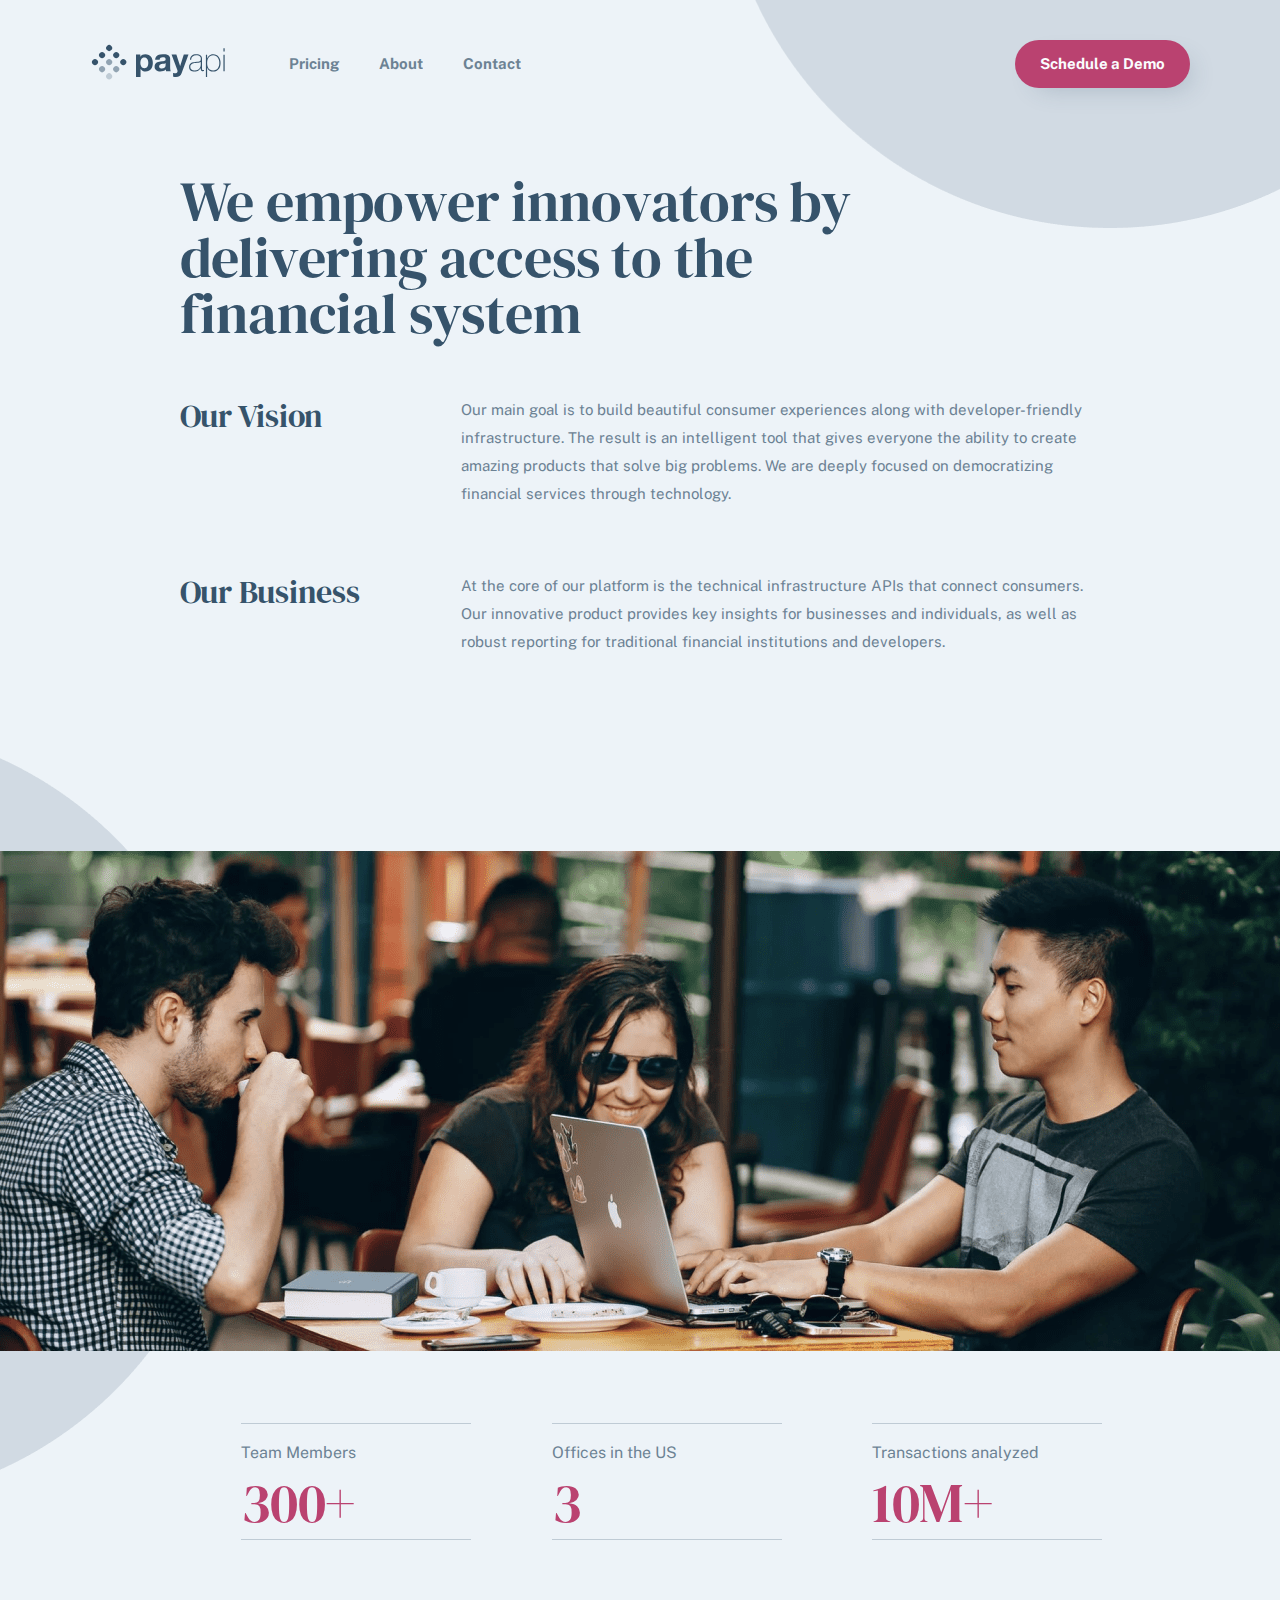
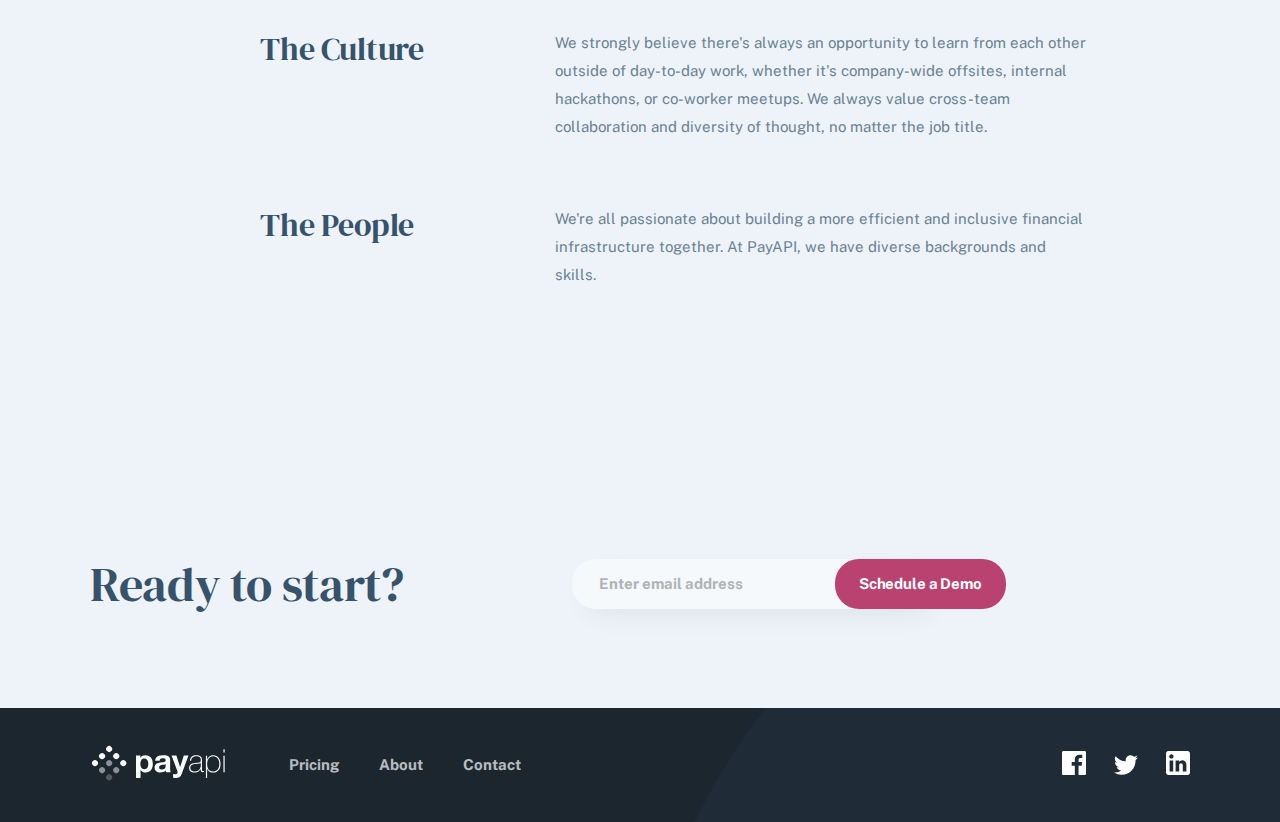
==== commit e2746007: "Merge pull request #13 from Khay1tov56/main" ====
--- a/about.html
+++ b/about.html
@@ -19,6 +19,9 @@
             <div class="container">
                 <header class="site-header">
                     <div class="site-header__wrapper">
+                        <h2 class="visually-hidden">
+                            About nav bar
+                        </h2>
                         <div class="site-header__logo">
                             <a class="logo" href="./index.html">
                                 <img src="./images/site-logo.svg" alt="Logo">
@@ -159,7 +162,7 @@
                     <label>
                         <input class="ready__input" type="email" name="Your_email" placeholder="Enter email address" required>
                     </label>
-                    <button class="ready__btn">
+                    <button class="ready__btn" type="submit">
                         Schedule a Demo
                     </button>
                 </form>
@@ -167,7 +170,7 @@
             </div>
         </article>
 
-        
+
 
     </main>
 
--- a/css/main.css
+++ b/css/main.css
@@ -1467,6 +1467,21 @@
     margin-right: 0;
   }
 }
+.about-hero {
+  background-image: url("../../images/headerimg.png");
+  background-size: 780px;
+  background-repeat: no-repeat;
+  background-position: calc(50% + 400px) calc(10% - 580px);
+}
+
+@media only screen and (min-width: 1000px) {
+  .about-hero {
+    background-position: calc(50% + 470px) calc(10% - 540px);
+  }
+  .about-hero__title-box {
+    padding-top: 46px;
+  }
+}
 .about-hero__wrapper {
   display: block;
   justify-content: start;
@@ -1970,6 +1985,7 @@
 
 .ready__input {
   width: 100%;
+  margin-bottom: 16px;
   padding: 16px 27px 16px 27px;
   outline: none;
   border: none;
@@ -1985,7 +2001,7 @@
 
 .ready__btn {
   margin: 0 auto;
-  padding: 15px 50px;
+  padding: 15px 75px;
   display: flex;
   justify-content: center;
   font-weight: 700;
